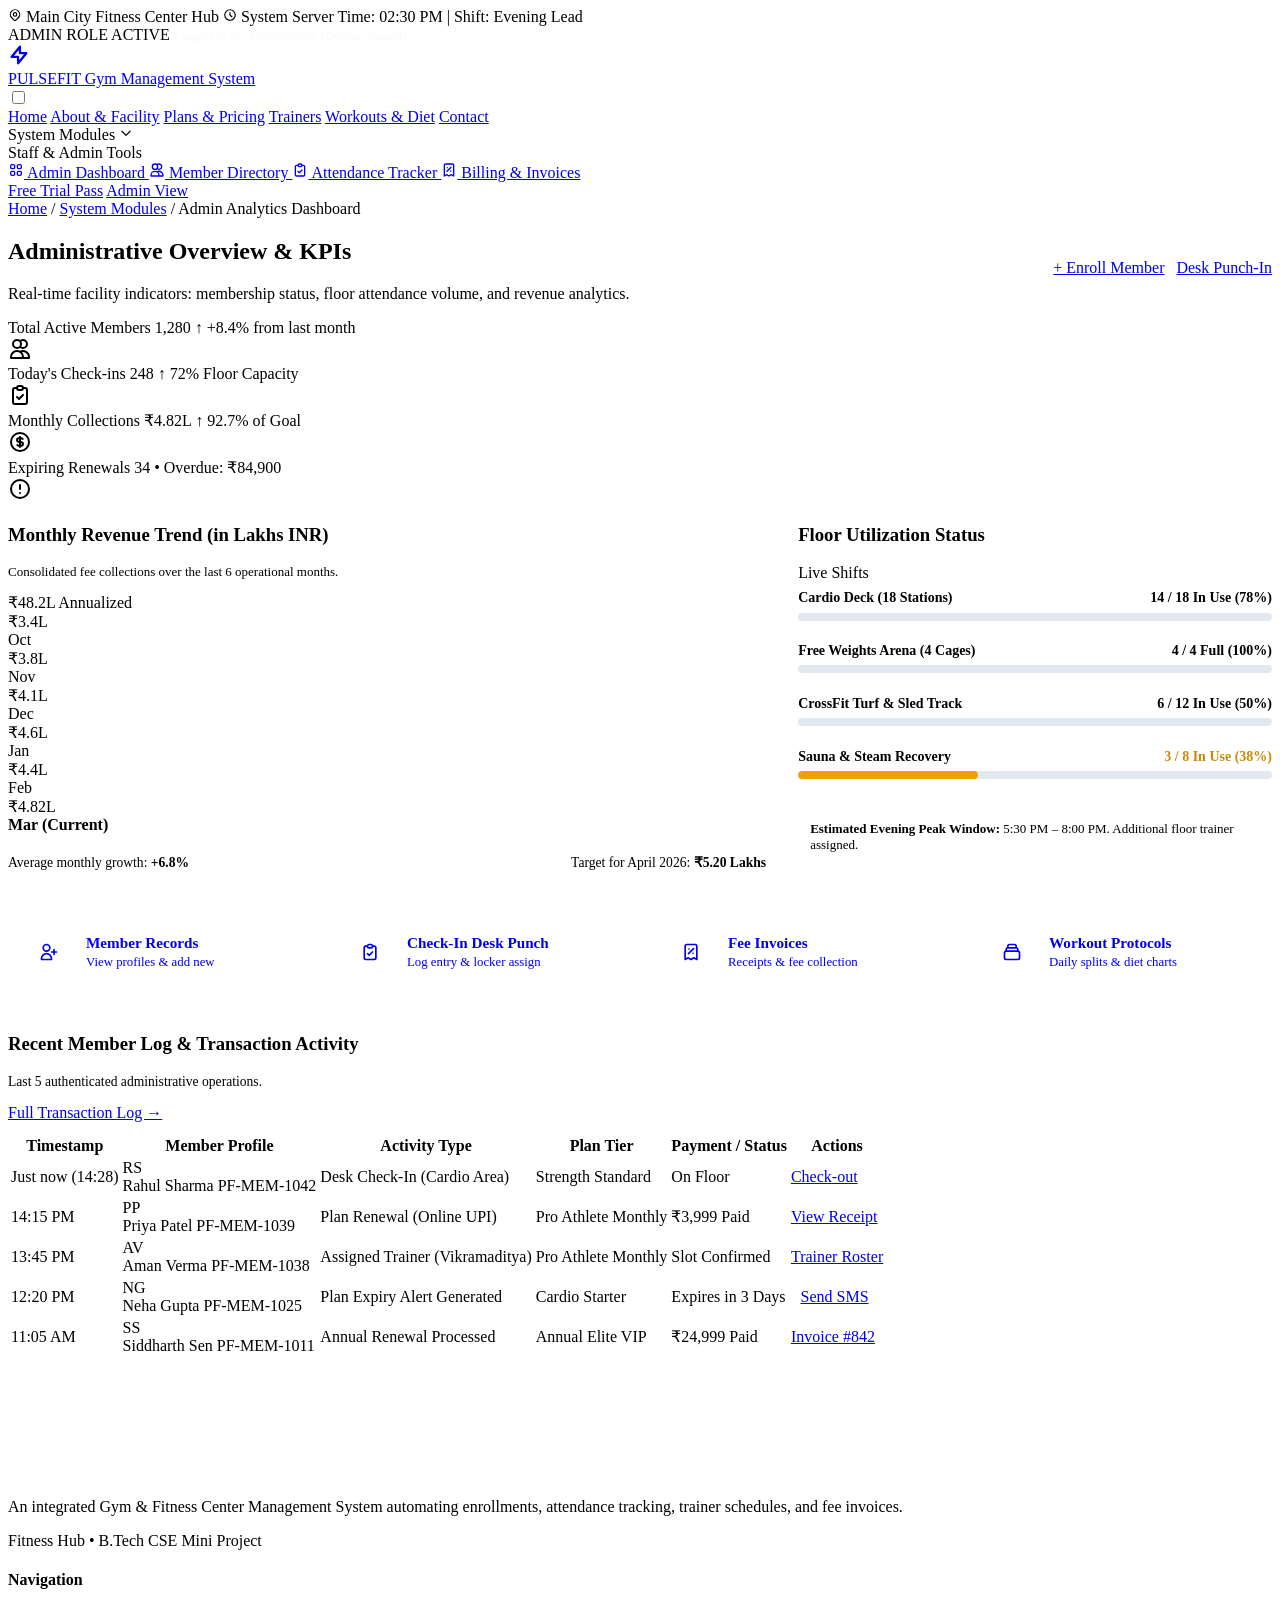
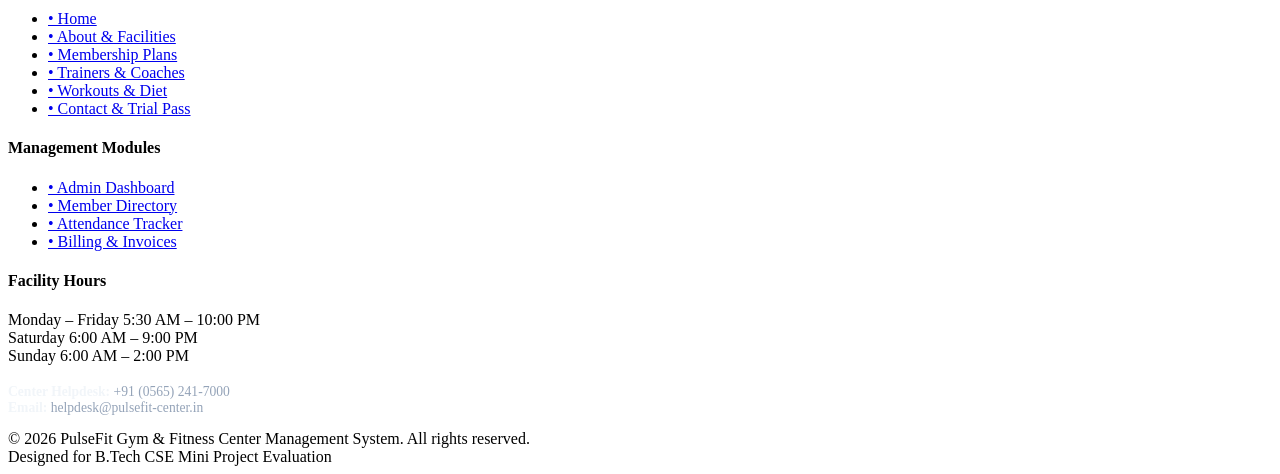
==== admin-dashboard.html @ 92c91197 "Add admin dashboard, attendance and billing pages" ====
<!DOCTYPE html>
<html lang="en">
<head>
  <meta charset="UTF-8">
  <meta name="viewport" content="width=device-width, initial-scale=1.0">
  <title>Admin Operations &amp; Analytics Dashboard | PulseFit Gym</title>
  <meta name="description" content="Centralized administrative dashboard for gym owners: live attendance trends, active membership counts, revenue analytics, and member management.">
  <link rel="stylesheet" href="css/style.css">
  <link rel="stylesheet" href="css/components.css">
</head>
<body>

  <!-- Top Announcement Bar -->
  <div class="header-topbar">
    <div class="container topbar-content">
      <div class="topbar-left">
        <span class="topbar-item">
          <svg width="14" height="14" fill="none" stroke="currentColor" viewBox="0 0 24 24"><path stroke-linecap="round" stroke-linejoin="round" stroke-width="2" d="M17.657 16.657L13.414 20.9a1.998 1.998 0 01-2.827 0l-4.244-4.243a8 8 0 1111.314 0z"/><path stroke-linecap="round" stroke-linejoin="round" stroke-width="2" d="M15 11a3 3 0 11-6 0 3 3 0 016 0z"/></svg>
          Main City Fitness Center Hub
        </span>
        <span class="topbar-item">
          <svg width="14" height="14" fill="none" stroke="currentColor" viewBox="0 0 24 24"><path stroke-linecap="round" stroke-linejoin="round" stroke-width="2" d="M12 8v4l3 3m6-3a9 9 0 11-18 0 9 9 0 0118 0z"/></svg>
          System Server Time: 02:30 PM | Shift: Evening Lead
        </span>
      </div>
      <div class="topbar-right">
        <span class="topbar-badge" style="background-color: var(--success);">ADMIN ROLE ACTIVE</span>
        <span style="color: #f8fafc; font-size: 0.8rem;">Logged in as: Administrator (Deepak Prasad)</span>
      </div>
    </div>
  </div>

  <!-- Main Common Header & Navbar -->
  <header class="site-header">
    <div class="container">
      <div class="navbar">
        <a href="index.html" class="brand-logo">
          <div class="brand-icon">
            <svg width="22" height="22" fill="none" stroke="currentColor" viewBox="0 0 24 24"><path stroke-linecap="round" stroke-linejoin="round" stroke-width="2.5" d="M13 10V3L4 14h7v7l9-11h-7z"/></svg>
          </div>
          <div class="brand-text">
            PULSE<span>FIT</span>
            <span class="brand-sub">Gym Management System</span>
          </div>
        </a>

        <!-- Pure CSS Hamburger Toggle -->
        <input type="checkbox" id="nav-toggle" class="nav-toggle-input">
        <label for="nav-toggle" class="nav-toggle-label" aria-label="Toggle navigation">
          <span class="hamburger-icon"></span>
        </label>

        <!-- Navigation Menu -->
        <nav class="nav-menu">
          <a href="index.html" class="nav-link">Home</a>
          <a href="about.html" class="nav-link">About &amp; Facility</a>
          <a href="memberships.html" class="nav-link">Plans &amp; Pricing</a>
          <a href="trainers.html" class="nav-link">Trainers</a>
          <a href="workouts.html" class="nav-link">Workouts &amp; Diet</a>
          <a href="contact.html" class="nav-link">Contact</a>

          <!-- System Portals Dropdown -->
          <div class="nav-dropdown">
            <span class="nav-link dropdown-toggle active">
              System Modules
              <svg width="14" height="14" fill="none" stroke="currentColor" viewBox="0 0 24 24"><path stroke-linecap="round" stroke-linejoin="round" stroke-width="2" d="M19 9l-7 7-7-7"/></svg>
            </span>
            <div class="dropdown-menu">
              <div class="dropdown-header">Staff &amp; Admin Tools</div>
              <a href="admin-dashboard.html" class="dropdown-item active">
                <svg width="16" height="16" fill="none" stroke="currentColor" viewBox="0 0 24 24"><path stroke-linecap="round" stroke-linejoin="round" stroke-width="2" d="M4 6a2 2 0 012-2h2a2 2 0 012 2v2a2 2 0 01-2 2H6a2 2 0 01-2-2V6zM14 6a2 2 0 012-2h2a2 2 0 012 2v2a2 2 0 01-2 2h-2a2 2 0 01-2-2V6zM4 16a2 2 0 012-2h2a2 2 0 012 2v2a2 2 0 01-2 2H6a2 2 0 01-2-2v-2zM14 16a2 2 0 012-2h2a2 2 0 012 2v2a2 2 0 01-2 2h-2a2 2 0 01-2-2v-2z"/></svg>
                Admin Dashboard
              </a>
              <a href="members-list.html" class="dropdown-item">
                <svg width="16" height="16" fill="none" stroke="currentColor" viewBox="0 0 24 24"><path stroke-linecap="round" stroke-linejoin="round" stroke-width="2" d="M12 4.354a4 4 0 110 5.292M15 21H3v-1a6 6 0 0112 0v1zm0 0h6v-1a6 6 0 00-9-5.197M13 7a4 4 0 11-8 0 4 4 0 018 0z"/></svg>
                Member Directory
              </a>
              <a href="attendance.html" class="dropdown-item">
                <svg width="16" height="16" fill="none" stroke="currentColor" viewBox="0 0 24 24"><path stroke-linecap="round" stroke-linejoin="round" stroke-width="2" d="M9 5H7a2 2 0 00-2 2v12a2 2 0 002 2h10a2 2 0 002-2V7a2 2 0 00-2-2h-2M9 5a2 2 0 002 2h2a2 2 0 002-2M9 5a2 2 0 012-2h2a2 2 0 012 2m-6 9l2 2 4-4"/></svg>
                Attendance Tracker
              </a>
              <a href="billing.html" class="dropdown-item">
                <svg width="16" height="16" fill="none" stroke="currentColor" viewBox="0 0 24 24"><path stroke-linecap="round" stroke-linejoin="round" stroke-width="2" d="M9 14l6-6m-5.5.5h.01m4.99 5h.01M19 21V5a2 2 0 00-2-2H7a2 2 0 00-2 2v16l3.5-2 3.5 2 3.5-2 3.5 2z"/></svg>
                Billing &amp; Invoices
              </a>
            </div>
          </div>
        </nav>

        <div class="header-actions">
          <a href="contact.html" class="btn btn-outline-primary btn-sm">Free Trial Pass</a>
          <a href="admin-dashboard.html" class="btn btn-primary btn-sm">Admin View</a>
        </div>
      </div>
    </div>
  </header>

  <!-- Page Banner -->
  <section class="page-banner">
    <div class="container">
      <div class="banner-content">
        <nav class="breadcrumb">
          <a href="index.html">Home</a>
          <span class="breadcrumb-separator">/</span>
          <a href="admin-dashboard.html">System Modules</a>
          <span class="breadcrumb-separator">/</span>
          <span>Admin Analytics Dashboard</span>
        </nav>
        <div style="display: flex; justify-content: space-between; align-items: center; flex-wrap: wrap; gap: 1rem;">
          <div>
            <h1 class="banner-title">Administrative Overview &amp; KPIs</h1>
            <p class="banner-desc">Real-time facility indicators: membership status, floor attendance volume, and revenue analytics.</p>
          </div>
          <div style="display: flex; gap: 0.75rem;">
            <a href="members-list.html" class="btn btn-primary btn-sm">+ Enroll Member</a>
            <a href="attendance.html" class="btn btn-secondary btn-sm">Desk Punch-In</a>
          </div>
        </div>
      </div>
    </div>
  </section>

  <!-- Main Content -->
  <main class="page-wrapper">
    <div class="container" style="margin-bottom: 5rem;">
      
      <!-- Operational KPI Cards Grid -->
      <div class="stats-grid">
        
        <!-- KPI 1 -->
        <div class="stat-card">
          <div class="stat-info">
            <span class="stat-label">Total Active Members</span>
            <span class="stat-value">1,280</span>
            <span class="stat-trend positive">&uarr; +8.4% from last month</span>
          </div>
          <div class="stat-icon-wrapper">
            <svg width="24" height="24" fill="none" stroke="currentColor" viewBox="0 0 24 24"><path stroke-linecap="round" stroke-linejoin="round" stroke-width="2" d="M12 4.354a4 4 0 110 5.292M15 21H3v-1a6 6 0 0112 0v1zm0 0h6v-1a6 6 0 00-9-5.197M13 7a4 4 0 11-8 0 4 4 0 018 0z"/></svg>
          </div>
        </div>

        <!-- KPI 2 -->
        <div class="stat-card accent-blue">
          <div class="stat-info">
            <span class="stat-label">Today's Check-ins</span>
            <span class="stat-value">248</span>
            <span class="stat-trend positive">&uarr; 72% Floor Capacity</span>
          </div>
          <div class="stat-icon-wrapper">
            <svg width="24" height="24" fill="none" stroke="currentColor" viewBox="0 0 24 24"><path stroke-linecap="round" stroke-linejoin="round" stroke-width="2" d="M9 5H7a2 2 0 00-2 2v12a2 2 0 002 2h10a2 2 0 002-2V7a2 2 0 00-2-2h-2M9 5a2 2 0 002 2h2a2 2 0 002-2M9 5a2 2 0 012-2h2a2 2 0 012 2m-6 9l2 2 4-4"/></svg>
          </div>
        </div>

        <!-- KPI 3 -->
        <div class="stat-card accent-green">
          <div class="stat-info">
            <span class="stat-label">Monthly Collections</span>
            <span class="stat-value">&#8377;4.82L</span>
            <span class="stat-trend positive">&uarr; 92.7% of Goal</span>
          </div>
          <div class="stat-icon-wrapper">
            <svg width="24" height="24" fill="none" stroke="currentColor" viewBox="0 0 24 24"><path stroke-linecap="round" stroke-linejoin="round" stroke-width="2" d="M12 8c-1.657 0-3 .895-3 2s1.343 2 3 2 3 .895 3 2-1.343 2-3 2m0-8c1.11 0 2.08.402 2.599 1M12 8V7m0 1v8m0 0v1m0-1c-1.11 0-2.08-.402-2.599-1M21 12a9 9 0 11-18 0 9 9 0 0118 0z"/></svg>
          </div>
        </div>

        <!-- KPI 4 -->
        <div class="stat-card accent-amber">
          <div class="stat-info">
            <span class="stat-label">Expiring Renewals</span>
            <span class="stat-value">34</span>
            <span class="stat-trend warning">&bull; Overdue: &#8377;84,900</span>
          </div>
          <div class="stat-icon-wrapper">
            <svg width="24" height="24" fill="none" stroke="currentColor" viewBox="0 0 24 24"><path stroke-linecap="round" stroke-linejoin="round" stroke-width="2" d="M12 8v4m0 4h.01M21 12a9 9 0 11-18 0 9 9 0 0118 0z"/></svg>
          </div>
        </div>

      </div>

      <!-- Analytics Row: Pure CSS Revenue Bar Chart & Floor Occupancy -->
      <div style="display: grid; grid-template-columns: 1.6fr 1fr; gap: 2rem; margin-bottom: 2.5rem;">
        
        <!-- Pure CSS Bar Chart (Zero JS) -->
        <div class="chart-container">
          <div class="card-header">
            <div>
              <h3 class="card-title">Monthly Revenue Trend (in Lakhs INR)</h3>
              <p style="font-size: 0.8125rem; color: var(--text-muted);">Consolidated fee collections over the last 6 operational months.</p>
            </div>
            <span class="badge badge-success">&#8377;48.2L Annualized</span>
          </div>

          <div class="css-bar-chart">
            <div class="chart-column">
              <div class="chart-bar" style="height: 58%;">
                <span class="bar-tooltip">&#8377;3.4L</span>
              </div>
              <span class="chart-label">Oct</span>
            </div>

            <div class="chart-column">
              <div class="chart-bar" style="height: 66%;">
                <span class="bar-tooltip">&#8377;3.8L</span>
              </div>
              <span class="chart-label">Nov</span>
            </div>

            <div class="chart-column">
              <div class="chart-bar" style="height: 74%;">
                <span class="bar-tooltip">&#8377;4.1L</span>
              </div>
              <span class="chart-label">Dec</span>
            </div>

            <div class="chart-column">
              <div class="chart-bar chart-bar-alt" style="height: 85%;">
                <span class="bar-tooltip">&#8377;4.6L</span>
              </div>
              <span class="chart-label">Jan</span>
            </div>

            <div class="chart-column">
              <div class="chart-bar" style="height: 80%;">
                <span class="bar-tooltip">&#8377;4.4L</span>
              </div>
              <span class="chart-label">Feb</span>
            </div>

            <div class="chart-column">
              <div class="chart-bar" style="height: 92%;">
                <span class="bar-tooltip">&#8377;4.82L</span>
              </div>
              <span class="chart-label" style="color: var(--primary); font-weight: 700;">Mar (Current)</span>
            </div>
          </div>

          <div style="display: flex; justify-content: space-between; align-items: center; margin-top: 1.25rem; font-size: 0.85rem; color: var(--text-muted);">
            <span>Average monthly growth: <strong>+6.8%</strong></span>
            <span>Target for April 2026: <strong>&#8377;5.20 Lakhs</strong></span>
          </div>
        </div>

        <!-- Shift & Floor Capacity Breakdown -->
        <div class="card">
          <div class="card-header">
            <h3 class="card-title">Floor Utilization Status</h3>
            <span class="badge badge-primary">Live Shifts</span>
          </div>

          <div style="display: flex; flex-direction: column; gap: 1.4rem; padding-top: 0.5rem;">
            
            <div>
              <div style="display: flex; justify-content: space-between; font-size: 0.875rem; margin-bottom: 0.4rem;">
                <strong style="color: var(--secondary);">Cardio Deck (18 Stations)</strong>
                <span style="color: var(--primary); font-weight: 700;">14 / 18 In Use (78%)</span>
              </div>
              <div style="height: 8px; background: #e2e8f0; border-radius: 4px; overflow: hidden;">
                <div style="width: 78%; height: 100%; background: var(--primary); border-radius: 4px;"></div>
              </div>
            </div>

            <div>
              <div style="display: flex; justify-content: space-between; font-size: 0.875rem; margin-bottom: 0.4rem;">
                <strong style="color: var(--secondary);">Free Weights Arena (4 Cages)</strong>
                <span style="color: var(--accent); font-weight: 700;">4 / 4 Full (100%)</span>
              </div>
              <div style="height: 8px; background: #e2e8f0; border-radius: 4px; overflow: hidden;">
                <div style="width: 100%; height: 100%; background: var(--accent); border-radius: 4px;"></div>
              </div>
            </div>

            <div>
              <div style="display: flex; justify-content: space-between; font-size: 0.875rem; margin-bottom: 0.4rem;">
                <strong style="color: var(--secondary);">CrossFit Turf &amp; Sled Track</strong>
                <span style="color: var(--success); font-weight: 700;">6 / 12 In Use (50%)</span>
              </div>
              <div style="height: 8px; background: #e2e8f0; border-radius: 4px; overflow: hidden;">
                <div style="width: 50%; height: 100%; background: var(--success); border-radius: 4px;"></div>
              </div>
            </div>

            <div>
              <div style="display: flex; justify-content: space-between; font-size: 0.875rem; margin-bottom: 0.4rem;">
                <strong style="color: var(--secondary);">Sauna &amp; Steam Recovery</strong>
                <span style="color: #ca8a04; font-weight: 700;">3 / 8 In Use (38%)</span>
              </div>
              <div style="height: 8px; background: #e2e8f0; border-radius: 4px; overflow: hidden;">
                <div style="width: 38%; height: 100%; background: #f59e0b; border-radius: 4px;"></div>
              </div>
            </div>

            <div style="background-color: var(--bg-body); border-radius: var(--radius-sm); padding: 0.75rem; margin-top: 0.5rem; font-size: 0.8125rem; color: var(--text-muted);">
              <strong>Estimated Evening Peak Window:</strong> 5:30 PM &ndash; 8:00 PM. Additional floor trainer assigned.
            </div>

          </div>
        </div>

      </div>

      <!-- Quick Action Navigation Shortcuts -->
      <div style="margin-bottom: 2.5rem;">
        <div style="display: grid; grid-template-columns: repeat(auto-fit, minmax(240px, 1fr)); gap: 1.25rem;">
          
          <a href="members-list.html" class="card" style="padding: 1.25rem; display: flex; align-items: center; gap: 1rem; text-decoration: none;">
            <div style="width: 42px; height: 42px; border-radius: var(--radius-sm); background: var(--primary-light); color: var(--primary); display: flex; align-items: center; justify-content: center; flex-shrink: 0;">
              <svg width="20" height="20" fill="none" stroke="currentColor" viewBox="0 0 24 24"><path stroke-linecap="round" stroke-linejoin="round" stroke-width="2" d="M18 9v3m0 0v3m0-3h3m-3 0h-3m-2-5a4 4 0 11-8 0 4 4 0 018 0zM3 20a6 6 0 0112 0v1H3v-1z"/></svg>
            </div>
            <div>
              <strong style="color: var(--secondary); font-size: 0.95rem; display: block;">Member Records</strong>
              <span style="font-size: 0.8rem; color: var(--text-muted);">View profiles &amp; add new</span>
            </div>
          </a>

          <a href="attendance.html" class="card" style="padding: 1.25rem; display: flex; align-items: center; gap: 1rem; text-decoration: none;">
            <div style="width: 42px; height: 42px; border-radius: var(--radius-sm); background: var(--accent-light); color: var(--accent); display: flex; align-items: center; justify-content: center; flex-shrink: 0;">
              <svg width="20" height="20" fill="none" stroke="currentColor" viewBox="0 0 24 24"><path stroke-linecap="round" stroke-linejoin="round" stroke-width="2" d="M9 5H7a2 2 0 00-2 2v12a2 2 0 002 2h10a2 2 0 002-2V7a2 2 0 00-2-2h-2M9 5a2 2 0 002 2h2a2 2 0 002-2M9 5a2 2 0 012-2h2a2 2 0 012 2m-6 9l2 2 4-4"/></svg>
            </div>
            <div>
              <strong style="color: var(--secondary); font-size: 0.95rem; display: block;">Check-In Desk Punch</strong>
              <span style="font-size: 0.8rem; color: var(--text-muted);">Log entry &amp; locker assign</span>
            </div>
          </a>

          <a href="billing.html" class="card" style="padding: 1.25rem; display: flex; align-items: center; gap: 1rem; text-decoration: none;">
            <div style="width: 42px; height: 42px; border-radius: var(--radius-sm); background: var(--success-light); color: var(--success); display: flex; align-items: center; justify-content: center; flex-shrink: 0;">
              <svg width="20" height="20" fill="none" stroke="currentColor" viewBox="0 0 24 24"><path stroke-linecap="round" stroke-linejoin="round" stroke-width="2" d="M9 14l6-6m-5.5.5h.01m4.99 5h.01M19 21V5a2 2 0 00-2-2H7a2 2 0 00-2 2v16l3.5-2 3.5 2 3.5-2 3.5 2z"/></svg>
            </div>
            <div>
              <strong style="color: var(--secondary); font-size: 0.95rem; display: block;">Fee Invoices</strong>
              <span style="font-size: 0.8rem; color: var(--text-muted);">Receipts &amp; fee collection</span>
            </div>
          </a>

          <a href="workouts.html" class="card" style="padding: 1.25rem; display: flex; align-items: center; gap: 1rem; text-decoration: none;">
            <div style="width: 42px; height: 42px; border-radius: var(--radius-sm); background: var(--warning-light); color: var(--warning); display: flex; align-items: center; justify-content: center; flex-shrink: 0;">
              <svg width="20" height="20" fill="none" stroke="currentColor" viewBox="0 0 24 24"><path stroke-linecap="round" stroke-linejoin="round" stroke-width="2" d="M19 11H5m14 0a2 2 0 012 2v6a2 2 0 01-2 2H5a2 2 0 01-2-2v-6a2 2 0 012-2m14 0V9a2 2 0 00-2-2M5 11V9a2 2 0 012-2m0 0V5a2 2 0 012-2h6a2 2 0 012 2v2M7 7h10"/></svg>
            </div>
            <div>
              <strong style="color: var(--secondary); font-size: 0.95rem; display: block;">Workout Protocols</strong>
              <span style="font-size: 0.8rem; color: var(--text-muted);">Daily splits &amp; diet charts</span>
            </div>
          </a>

        </div>
      </div>

      <!-- Recent System Events / Audit Log Table -->
      <div>
        <div class="card-header" style="border-bottom: none; margin-bottom: 0.75rem;">
          <div>
            <h3 class="card-title">Recent Member Log &amp; Transaction Activity</h3>
            <p style="font-size: 0.85rem; color: var(--text-muted);">Last 5 authenticated administrative operations.</p>
          </div>
          <a href="billing.html" class="btn btn-outline btn-sm">Full Transaction Log &rarr;</a>
        </div>

        <div class="table-responsive">
          <table class="data-table">
            <thead>
              <tr>
                <th>Timestamp</th>
                <th>Member Profile</th>
                <th>Activity Type</th>
                <th>Plan Tier</th>
                <th>Payment / Status</th>
                <th>Actions</th>
              </tr>
            </thead>
            <tbody>
              <tr>
                <td>Just now (14:28)</td>
                <td>
                  <div class="member-cell">
                    <div class="avatar avatar-orange">RS</div>
                    <div>
                      <span class="member-name">Rahul Sharma</span>
                      <span class="member-email">PF-MEM-1042</span>
                    </div>
                  </div>
                </td>
                <td>Desk Check-In (Cardio Area)</td>
                <td>Strength Standard</td>
                <td><span class="badge badge-success">On Floor</span></td>
                <td><a href="attendance.html" class="btn btn-sm btn-outline">Check-out</a></td>
              </tr>
              <tr>
                <td>14:15 PM</td>
                <td>
                  <div class="member-cell">
                    <div class="avatar avatar-blue">PP</div>
                    <div>
                      <span class="member-name">Priya Patel</span>
                      <span class="member-email">PF-MEM-1039</span>
                    </div>
                  </div>
                </td>
                <td>Plan Renewal (Online UPI)</td>
                <td>Pro Athlete Monthly</td>
                <td><span class="badge badge-success">&#8377;3,999 Paid</span></td>
                <td><a href="billing.html" class="btn btn-sm btn-outline">View Receipt</a></td>
              </tr>
              <tr>
                <td>13:45 PM</td>
                <td>
                  <div class="member-cell">
                    <div class="avatar avatar-emerald">AV</div>
                    <div>
                      <span class="member-name">Aman Verma</span>
                      <span class="member-email">PF-MEM-1038</span>
                    </div>
                  </div>
                </td>
                <td>Assigned Trainer (Vikramaditya)</td>
                <td>Pro Athlete Monthly</td>
                <td><span class="badge badge-accent">Slot Confirmed</span></td>
                <td><a href="trainers.html" class="btn btn-sm btn-outline">Trainer Roster</a></td>
              </tr>
              <tr>
                <td>12:20 PM</td>
                <td>
                  <div class="member-cell">
                    <div class="avatar avatar-purple">NG</div>
                    <div>
                      <span class="member-name">Neha Gupta</span>
                      <span class="member-email">PF-MEM-1025</span>
                    </div>
                  </div>
                </td>
                <td>Plan Expiry Alert Generated</td>
                <td>Cardio Starter</td>
                <td><span class="badge badge-warning">Expires in 3 Days</span></td>
                <td><a href="billing.html" class="btn btn-sm btn-primary" style="padding: 0.3rem 0.6rem;">Send SMS</a></td>
              </tr>
              <tr>
                <td>11:05 AM</td>
                <td>
                  <div class="member-cell">
                    <div class="avatar avatar-orange">SS</div>
                    <div>
                      <span class="member-name">Siddharth Sen</span>
                      <span class="member-email">PF-MEM-1011</span>
                    </div>
                  </div>
                </td>
                <td>Annual Renewal Processed</td>
                <td>Annual Elite VIP</td>
                <td><span class="badge badge-success">&#8377;24,999 Paid</span></td>
                <td><a href="billing.html" class="btn btn-sm btn-outline">Invoice #842</a></td>
              </tr>
            </tbody>
          </table>
        </div>
      </div>

    </div>
  </main>

  <!-- Common Footer -->
  <footer class="site-footer">
    <div class="container footer-main">
      <div class="footer-grid">
        <div class="footer-brand">
          <div class="brand-logo" style="color: white;">
            <div class="brand-icon">
              <svg width="22" height="22" fill="none" stroke="currentColor" viewBox="0 0 24 24"><path stroke-linecap="round" stroke-linejoin="round" stroke-width="2.5" d="M13 10V3L4 14h7v7l9-11h-7z"/></svg>
            </div>
            <div class="brand-text" style="color: white;">PULSE<span style="color: var(--primary);">FIT</span></div>
          </div>
          <p>An integrated Gym &amp; Fitness Center Management System automating enrollments, attendance tracking, trainer schedules, and fee invoices.</p>
          <div class="academic-badge">Fitness Hub &bull; B.Tech CSE Mini Project</div>
        </div>

        <div>
          <h4 class="footer-title">Navigation</h4>
          <ul class="footer-links">
            <li><a href="index.html">&bull; Home</a></li>
            <li><a href="about.html">&bull; About &amp; Facilities</a></li>
            <li><a href="memberships.html">&bull; Membership Plans</a></li>
            <li><a href="trainers.html">&bull; Trainers &amp; Coaches</a></li>
            <li><a href="workouts.html">&bull; Workouts &amp; Diet</a></li>
            <li><a href="contact.html">&bull; Contact &amp; Trial Pass</a></li>
          </ul>
        </div>

        <div>
          <h4 class="footer-title">Management Modules</h4>
          <ul class="footer-links">
            <li><a href="admin-dashboard.html">&bull; Admin Dashboard</a></li>
            <li><a href="members-list.html">&bull; Member Directory</a></li>
            <li><a href="attendance.html">&bull; Attendance Tracker</a></li>
            <li><a href="billing.html">&bull; Billing &amp; Invoices</a></li>
          </ul>
        </div>

        <div>
          <h4 class="footer-title">Facility Hours</h4>
          <div class="footer-hours-list">
            <div class="footer-hours-item">
              <span>Monday &ndash; Friday</span>
              <span>5:30 AM &ndash; 10:00 PM</span>
            </div>
            <div class="footer-hours-item">
              <span>Saturday</span>
              <span>6:00 AM &ndash; 9:00 PM</span>
            </div>
            <div class="footer-hours-item">
              <span>Sunday</span>
              <span>6:00 AM &ndash; 2:00 PM</span>
            </div>
          </div>
          <p style="margin-top: 1.2rem; font-size: 0.85rem; color: #94a3b8;">
            <strong style="color: #f1f5f9;">Center Helpdesk:</strong> +91 (0565) 241-7000<br>
            <strong style="color: #f1f5f9;">Email:</strong> helpdesk@pulsefit-center.in
          </p>
        </div>
      </div>
    </div>

    <div class="footer-bottom">
      <div class="container footer-bottom-content">
        <div>&copy; 2026 PulseFit Gym &amp; Fitness Center Management System. All rights reserved.</div>
        <div>Designed for B.Tech CSE Mini Project Evaluation</div>
      </div>
    </div>
  </footer>

</body>
</html>
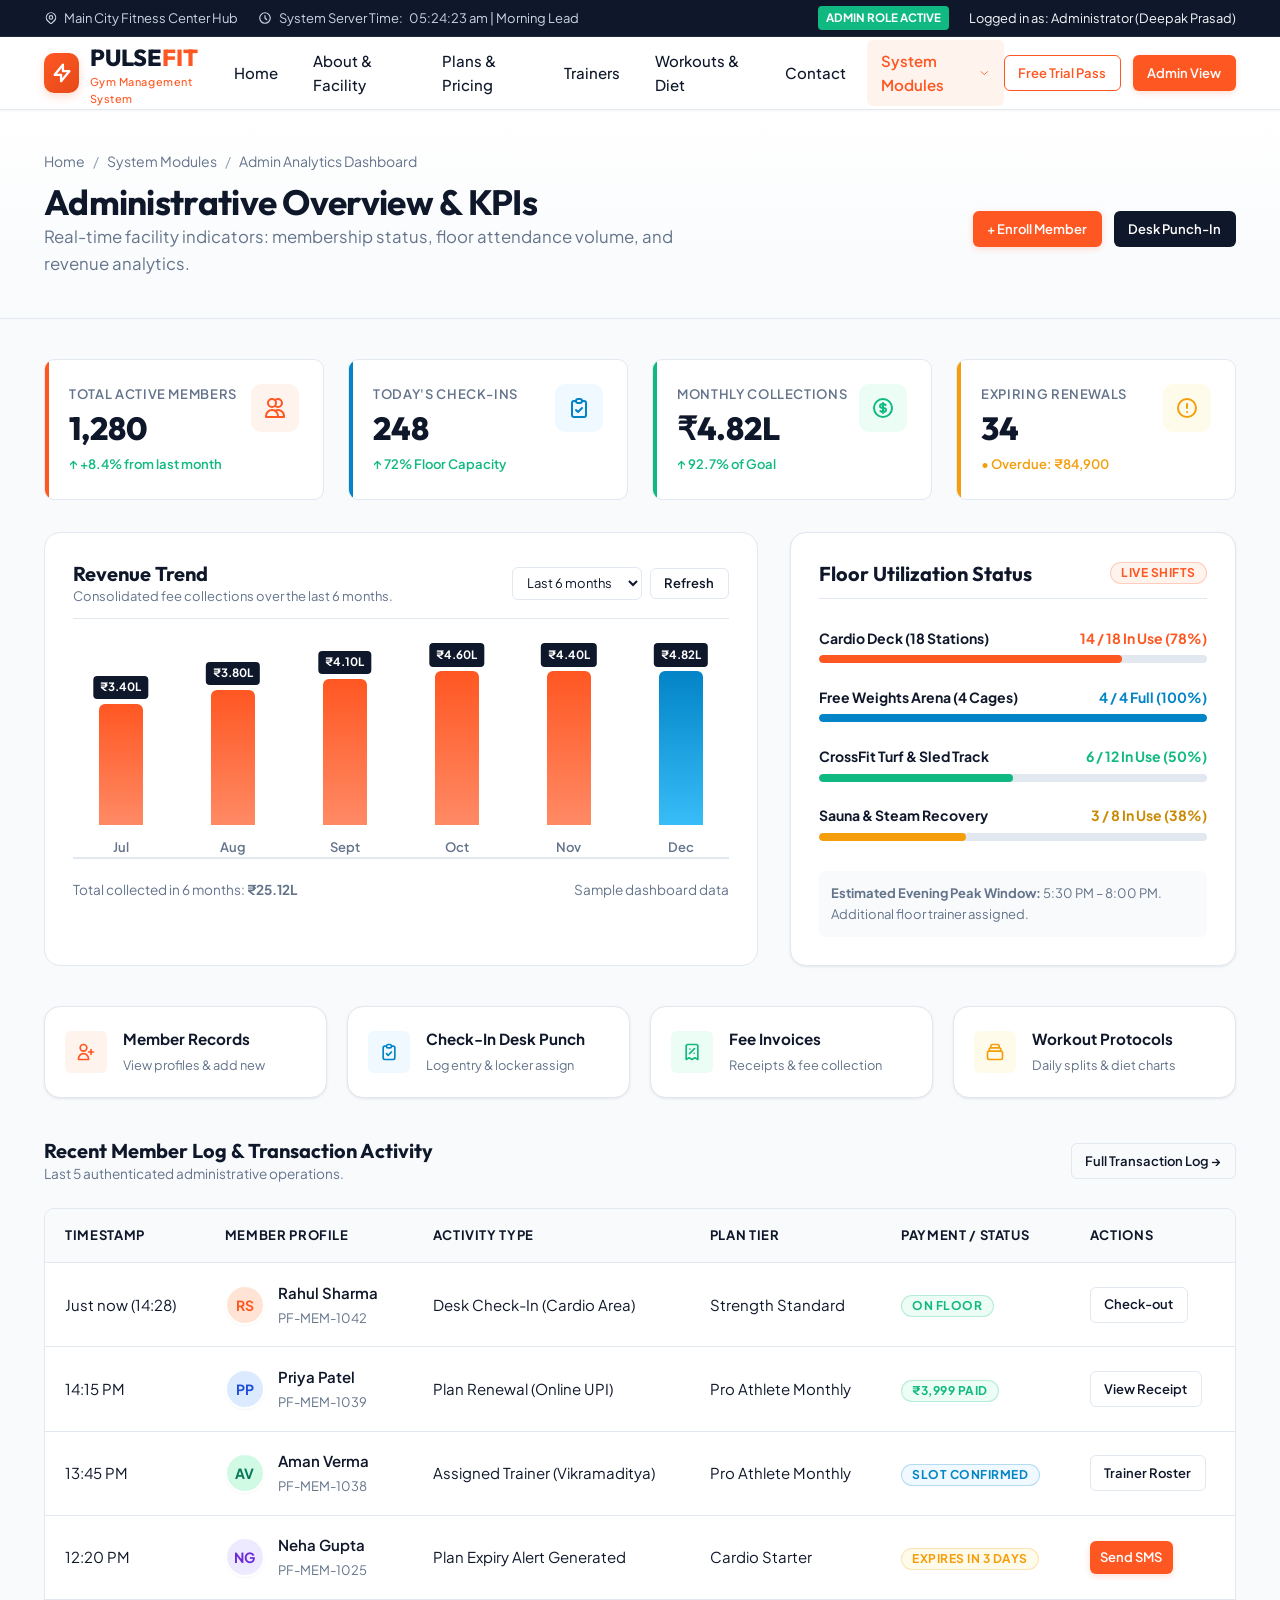
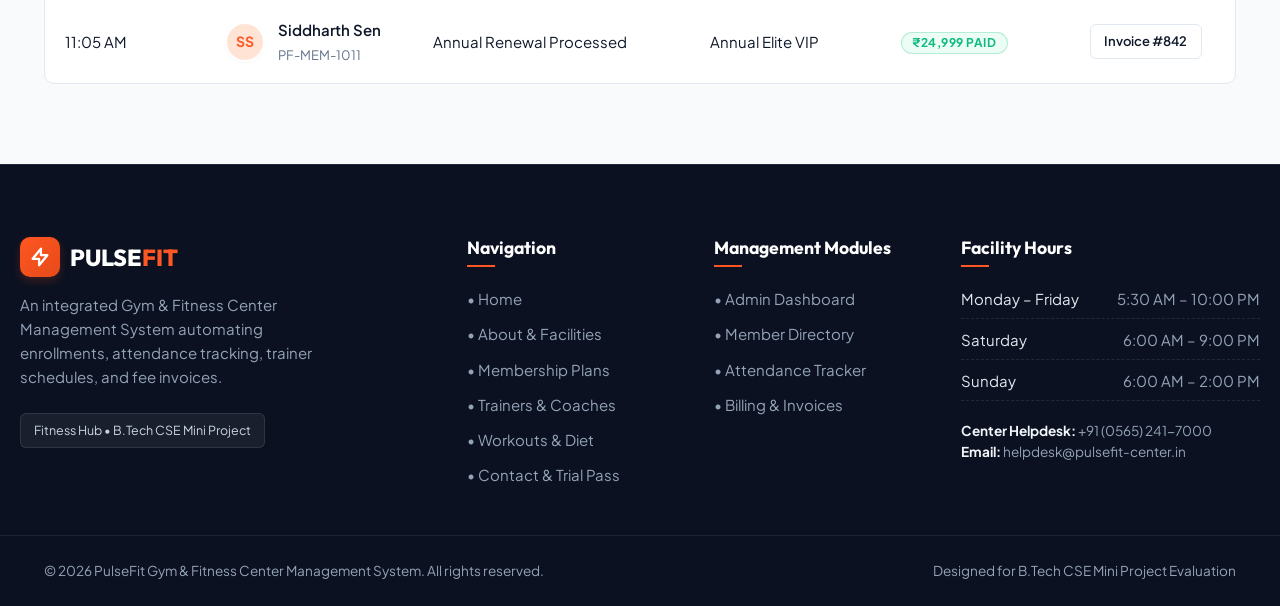
==== commit f21a08b3: "made a dynamic dashboard" ====
--- a/admin-dashboard.html
+++ b/admin-dashboard.html
@@ -7,6 +7,7 @@
   <meta name="description" content="Centralized administrative dashboard for gym owners: live attendance trends, active membership counts, revenue analytics, and member management.">
   <link rel="stylesheet" href="css/style.css">
   <link rel="stylesheet" href="css/components.css">
+  <script src="js/admin-dashboard.js" defer></script>
 </head>
 <body>
 
@@ -20,7 +21,7 @@
         </span>
         <span class="topbar-item">
           <svg width="14" height="14" fill="none" stroke="currentColor" viewBox="0 0 24 24"><path stroke-linecap="round" stroke-linejoin="round" stroke-width="2" d="M12 8v4l3 3m6-3a9 9 0 11-18 0 9 9 0 0118 0z"/></svg>
-          System Server Time: 02:30 PM | Shift: Evening Lead
+          System Server Time: <time id="system-clock">--</time>
         </span>
       </div>
       <div class="topbar-right">
@@ -131,7 +132,7 @@
         <div class="stat-card">
           <div class="stat-info">
             <span class="stat-label">Total Active Members</span>
-            <span class="stat-value">1,280</span>
+            <span class="stat-value" id="active-members-value">1,280</span>
             <span class="stat-trend positive">&uarr; +8.4% from last month</span>
           </div>
           <div class="stat-icon-wrapper">
@@ -143,8 +144,8 @@
         <div class="stat-card accent-blue">
           <div class="stat-info">
             <span class="stat-label">Today's Check-ins</span>
-            <span class="stat-value">248</span>
-            <span class="stat-trend positive">&uarr; 72% Floor Capacity</span>
+            <span class="stat-value" id="check-ins-value">248</span>
+            <span class="stat-trend positive" id="capacity-value">&uarr; 72% Floor Capacity</span>
           </div>
           <div class="stat-icon-wrapper">
             <svg width="24" height="24" fill="none" stroke="currentColor" viewBox="0 0 24 24"><path stroke-linecap="round" stroke-linejoin="round" stroke-width="2" d="M9 5H7a2 2 0 00-2 2v12a2 2 0 002 2h10a2 2 0 002-2V7a2 2 0 00-2-2h-2M9 5a2 2 0 002 2h2a2 2 0 002-2M9 5a2 2 0 012-2h2a2 2 0 012 2m-6 9l2 2 4-4"/></svg>
@@ -155,7 +156,7 @@
         <div class="stat-card accent-green">
           <div class="stat-info">
             <span class="stat-label">Monthly Collections</span>
-            <span class="stat-value">&#8377;4.82L</span>
+            <span class="stat-value" id="collections-value">&#8377;4.82L</span>
             <span class="stat-trend positive">&uarr; 92.7% of Goal</span>
           </div>
           <div class="stat-icon-wrapper">
@@ -167,7 +168,7 @@
         <div class="stat-card accent-amber">
           <div class="stat-info">
             <span class="stat-label">Expiring Renewals</span>
-            <span class="stat-value">34</span>
+            <span class="stat-value" id="renewals-value">34</span>
             <span class="stat-trend warning">&bull; Overdue: &#8377;84,900</span>
           </div>
           <div class="stat-icon-wrapper">
@@ -177,20 +178,28 @@
 
       </div>
 
-      <!-- Analytics Row: Pure CSS Revenue Bar Chart & Floor Occupancy -->
-      <div style="display: grid; grid-template-columns: 1.6fr 1fr; gap: 2rem; margin-bottom: 2.5rem;">
+      <!-- Analytics Row: Revenue Chart & Floor Occupancy -->
+      <div class="dashboard-analytics-grid">
         
-        <!-- Pure CSS Bar Chart (Zero JS) -->
+        <!-- Revenue Chart -->
         <div class="chart-container">
           <div class="card-header">
             <div>
-              <h3 class="card-title">Monthly Revenue Trend (in Lakhs INR)</h3>
-              <p style="font-size: 0.8125rem; color: var(--text-muted);">Consolidated fee collections over the last 6 operational months.</p>
-            </div>
-            <span class="badge badge-success">&#8377;48.2L Annualized</span>
-          </div>
-
-          <div class="css-bar-chart">
+              <h3 class="card-title">Revenue Trend</h3>
+              <p id="revenue-description" style="font-size: 0.8125rem; color: var(--text-muted);">Consolidated fee collections over the last 6 months.</p>
+            </div>
+            <div class="dashboard-chart-actions">
+              <label class="sr-only" for="revenue-range">Revenue chart time range</label>
+              <select class="form-select dashboard-range-select" id="revenue-range">
+                <option value="months">Last 6 months</option>
+                <option value="days30">Last 30 days</option>
+                <option value="days7">Last 7 days</option>
+              </select>
+              <button class="btn btn-outline btn-sm" id="refresh-dashboard" type="button">Refresh</button>
+            </div>
+          </div>
+
+          <div class="css-bar-chart" id="revenue-chart" aria-label="Revenue chart">
             <div class="chart-column">
               <div class="chart-bar" style="height: 58%;">
                 <span class="bar-tooltip">&#8377;3.4L</span>
@@ -235,8 +244,8 @@
           </div>
 
           <div style="display: flex; justify-content: space-between; align-items: center; margin-top: 1.25rem; font-size: 0.85rem; color: var(--text-muted);">
-            <span>Average monthly growth: <strong>+6.8%</strong></span>
-            <span>Target for April 2026: <strong>&#8377;5.20 Lakhs</strong></span>
+            <span id="revenue-period-summary">Average monthly growth: <strong>+6.8%</strong></span>
+            <span id="dashboard-updated" role="status">Sample dashboard data</span>
           </div>
         </div>
 
--- a/css/style.css
+++ b/css/style.css
@@ -0,0 +1,746 @@
+/* ==========================================================================
+   GYM & FITNESS CENTER MANAGEMENT SYSTEM - CORE STYLESHEET
+   Pure CSS3 - Light Athletic Modern Theme (Zero JS Required)
+   ========================================================================== */
+
+@import url('https://fonts.googleapis.com/css2?family=Outfit:wght@400;500;600;700;800&family=Plus+Jakarta+Sans:wght@300;400;500;600;700&display=swap');
+
+/* --- Root Design System Tokens --- */
+:root {
+  /* Brand Colors */
+  --primary: #ff5722;
+  --primary-hover: #e64a19;
+  --primary-light: #fff3ee;
+  --primary-glow: rgba(255, 87, 34, 0.2);
+
+  --secondary: #0f172a;
+  --secondary-light: #1e293b;
+  --accent: #0284c7;
+  --accent-light: #f0f9ff;
+  
+  /* Semantic Status Colors */
+  --success: #10b981;
+  --success-light: #ecfdf5;
+  --warning: #f59e0b;
+  --warning-light: #fffbeb;
+  --danger: #ef4444;
+  --danger-light: #fef2f2;
+
+  /* Surfaces & Backgrounds */
+  --bg-body: #f8fafc;
+  --bg-card: #ffffff;
+  --bg-card-alt: #f1f5f9;
+  --bg-glass: rgba(255, 255, 255, 0.95);
+
+  /* Typography Colors */
+  --text-main: #0f172a;
+  --text-muted: #64748b;
+  --text-subtle: #94a3b8;
+  --text-inverse: #ffffff;
+
+  /* Borders & Dividers */
+  --border-color: #e2e8f0;
+  --border-focus: #cbd5e1;
+
+  /* Shadows */
+  --shadow-xs: 0 1px 2px 0 rgba(15, 23, 42, 0.04);
+  --shadow-sm: 0 1px 3px 0 rgba(15, 23, 42, 0.08), 0 1px 2px -1px rgba(15, 23, 42, 0.04);
+  --shadow-md: 0 4px 6px -1px rgba(15, 23, 42, 0.07), 0 2px 4px -2px rgba(15, 23, 42, 0.05);
+  --shadow-lg: 0 10px 15px -3px rgba(15, 23, 42, 0.07), 0 4px 6px -4px rgba(15, 23, 42, 0.05);
+  --shadow-xl: 0 20px 25px -5px rgba(15, 23, 42, 0.07), 0 8px 10px -6px rgba(15, 23, 42, 0.04);
+
+  /* Spacing & Radii */
+  --radius-sm: 6px;
+  --radius-md: 10px;
+  --radius-lg: 16px;
+  --radius-full: 9999px;
+
+  /* Font Families */
+  --font-heading: 'Outfit', -apple-system, BlinkMacSystemFont, sans-serif;
+  --font-body: 'Plus Jakarta Sans', -apple-system, BlinkMacSystemFont, sans-serif;
+
+  /* Transitions */
+  --transition-fast: 0.15s ease;
+  --transition-normal: 0.25s ease;
+}
+
+/* --- Base Reset & Box Sizing --- */
+*, *::before, *::after {
+  box-sizing: border-box;
+  margin: 0;
+  padding: 0;
+}
+
+html {
+  scroll-behavior: smooth;
+  font-size: 16px;
+  -webkit-text-size-adjust: 100%;
+}
+
+body {
+  font-family: var(--font-body);
+  background-color: var(--bg-body);
+  color: var(--text-main);
+  line-height: 1.6;
+  min-height: 100vh;
+  display: flex;
+  flex-direction: column;
+  overflow-x: hidden;
+}
+
+img {
+  max-width: 100%;
+  height: auto;
+  display: block;
+}
+
+a {
+  color: inherit;
+  text-decoration: none;
+  transition: color var(--transition-fast);
+}
+
+ul, ol {
+  list-style: none;
+}
+
+button, input, select, textarea {
+  font-family: inherit;
+  font-size: inherit;
+}
+
+/* --- Container & Layout --- */
+.container {
+  width: 100%;
+  max-width: 1240px;
+  margin-left: auto;
+  margin-right: auto;
+  padding-left: 1.5rem;
+  padding-right: 1.5rem;
+}
+
+.container-fluid {
+  width: 100%;
+  padding-left: 1.5rem;
+  padding-right: 1.5rem;
+}
+
+.page-wrapper {
+  flex: 1 0 auto;
+}
+
+/* --- Typography --- */
+h1, h2, h3, h4, h5, h6 {
+  font-family: var(--font-heading);
+  color: var(--secondary);
+  font-weight: 700;
+  line-height: 1.25;
+}
+
+h1 { font-size: 2.5rem; letter-spacing: -0.02em; }
+h2 { font-size: 2rem; letter-spacing: -0.015em; }
+h3 { font-size: 1.5rem; }
+h4 { font-size: 1.25rem; }
+
+p {
+  color: var(--text-muted);
+}
+
+.text-primary { color: var(--primary) !important; }
+.text-secondary { color: var(--secondary) !important; }
+.text-muted { color: var(--text-muted) !important; }
+.text-success { color: var(--success) !important; }
+.text-danger { color: var(--danger) !important; }
+.text-center { text-align: center; }
+.text-right { text-align: right; }
+
+.section-badge {
+  display: inline-flex;
+  align-items: center;
+  gap: 0.5rem;
+  background-color: var(--primary-light);
+  color: var(--primary);
+  font-size: 0.8125rem;
+  font-weight: 700;
+  text-transform: uppercase;
+  letter-spacing: 0.08em;
+  padding: 0.35rem 0.85rem;
+  border-radius: var(--radius-full);
+  margin-bottom: 0.75rem;
+  border: 1px solid rgba(255, 87, 34, 0.2);
+}
+
+.section-header {
+  margin-bottom: 3rem;
+}
+
+.section-header.text-center {
+  max-width: 680px;
+  margin-left: auto;
+  margin-right: auto;
+}
+
+.section-title {
+  font-size: 2.25rem;
+  margin-bottom: 0.75rem;
+  color: var(--secondary);
+}
+
+.section-desc {
+  font-size: 1.05rem;
+  color: var(--text-muted);
+}
+
+/* ==========================================================================
+   NAVIGATION BAR (COMMON FOR ALL PAGES)
+   Pure CSS Responsive Header with Checkbox Hack for Mobile Navigation
+   ========================================================================== */
+.site-header {
+  background-color: var(--bg-card);
+  border-bottom: 1px solid var(--border-color);
+  position: sticky;
+  top: 0;
+  z-index: 1000;
+  box-shadow: var(--shadow-xs);
+}
+
+/* Top utility announcement banner */
+.header-topbar {
+  background-color: var(--secondary);
+  color: #cbd5e1;
+  font-size: 0.8125rem;
+  padding: 0.4rem 0;
+  border-bottom: 1px solid rgba(255, 255, 255, 0.08);
+}
+
+.topbar-content {
+  display: flex;
+  justify-content: space-between;
+  align-items: center;
+  flex-wrap: wrap;
+  gap: 0.75rem;
+}
+
+.topbar-left, .topbar-right {
+  display: flex;
+  align-items: center;
+  gap: 1.25rem;
+}
+
+.topbar-item {
+  display: inline-flex;
+  align-items: center;
+  gap: 0.4rem;
+}
+
+.topbar-badge {
+  background-color: var(--primary);
+  color: white;
+  padding: 0.15rem 0.5rem;
+  border-radius: 4px;
+  font-size: 0.72rem;
+  font-weight: 700;
+}
+
+/* Main Navbar */
+.navbar {
+  display: flex;
+  align-items: center;
+  justify-content: space-between;
+  height: 72px;
+}
+
+.brand-logo {
+  display: flex;
+  align-items: center;
+  gap: 0.65rem;
+  font-family: var(--font-heading);
+  font-weight: 800;
+  font-size: 1.45rem;
+  color: var(--secondary);
+  text-decoration: none;
+}
+
+.brand-icon {
+  width: 40px;
+  height: 40px;
+  background: linear-gradient(135deg, var(--primary), #e64a19);
+  border-radius: var(--radius-md);
+  display: flex;
+  align-items: center;
+  justify-content: center;
+  color: white;
+  box-shadow: 0 4px 10px var(--primary-glow);
+}
+
+.brand-text span {
+  color: var(--primary);
+}
+
+.brand-sub {
+  display: block;
+  font-size: 0.68rem;
+  font-family: var(--font-body);
+  font-weight: 500;
+  color: var(--text-muted);
+  letter-spacing: 0.05em;
+  margin-top: -3px;
+}
+
+/* Pure CSS Mobile Toggle Mechanism */
+.nav-toggle-input {
+  display: none;
+}
+
+.nav-toggle-label {
+  display: none;
+  cursor: pointer;
+  width: 42px;
+  height: 42px;
+  align-items: center;
+  justify-content: center;
+  border: 1px solid var(--border-color);
+  border-radius: var(--radius-sm);
+  background-color: var(--bg-card);
+}
+
+.hamburger-icon,
+.hamburger-icon::before,
+.hamburger-icon::after {
+  content: '';
+  display: block;
+  background-color: var(--secondary);
+  height: 2px;
+  width: 22px;
+  border-radius: 2px;
+  transition: all var(--transition-fast);
+  position: relative;
+}
+
+.hamburger-icon::before {
+  position: absolute;
+  top: -7px;
+}
+
+.hamburger-icon::after {
+  position: absolute;
+  top: 7px;
+}
+
+/* Navigation Links */
+.nav-menu {
+  display: flex;
+  align-items: center;
+  gap: 0.5rem;
+}
+
+.nav-link {
+  padding: 0.55rem 0.85rem;
+  font-weight: 500;
+  font-size: 0.9375rem;
+  color: var(--text-main);
+  border-radius: var(--radius-sm);
+  transition: all var(--transition-fast);
+  display: inline-flex;
+  align-items: center;
+  gap: 0.35rem;
+}
+
+.nav-link:hover {
+  color: var(--primary);
+  background-color: var(--primary-light);
+}
+
+.nav-link.active {
+  color: var(--primary);
+  background-color: var(--primary-light);
+  font-weight: 600;
+}
+
+/* Dropdown Menu (Pure CSS) */
+.nav-dropdown {
+  position: relative;
+}
+
+.dropdown-toggle {
+  cursor: pointer;
+}
+
+.dropdown-menu {
+  position: absolute;
+  top: 100%;
+  right: 0;
+  min-width: 220px;
+  background-color: var(--bg-card);
+  border: 1px solid var(--border-color);
+  border-radius: var(--radius-md);
+  box-shadow: var(--shadow-lg);
+  padding: 0.6rem;
+  opacity: 0;
+  visibility: hidden;
+  transform: translateY(10px);
+  transition: all var(--transition-normal);
+  z-index: 50;
+}
+
+.nav-dropdown:hover .dropdown-menu,
+.nav-dropdown:focus-within .dropdown-menu {
+  opacity: 1;
+  visibility: visible;
+  transform: translateY(0);
+}
+
+.dropdown-header {
+  font-size: 0.72rem;
+  text-transform: uppercase;
+  letter-spacing: 0.08em;
+  font-weight: 700;
+  color: var(--text-subtle);
+  padding: 0.4rem 0.6rem;
+}
+
+.dropdown-item {
+  display: flex;
+  align-items: center;
+  gap: 0.6rem;
+  padding: 0.55rem 0.75rem;
+  font-size: 0.875rem;
+  font-weight: 500;
+  color: var(--text-main);
+  border-radius: var(--radius-sm);
+  transition: background-color var(--transition-fast);
+}
+
+.dropdown-item:hover {
+  background-color: var(--primary-light);
+  color: var(--primary);
+}
+
+.dropdown-item.active {
+  background-color: var(--primary-light);
+  color: var(--primary);
+  font-weight: 600;
+}
+
+.dropdown-divider {
+  height: 1px;
+  background-color: var(--border-color);
+  margin: 0.4rem 0;
+}
+
+/* Header Actions */
+.header-actions {
+  display: flex;
+  align-items: center;
+  gap: 0.75rem;
+}
+
+/* ==========================================================================
+   BUTTON SYSTEM
+   ========================================================================== */
+.btn {
+  display: inline-flex;
+  align-items: center;
+  justify-content: center;
+  gap: 0.5rem;
+  padding: 0.65rem 1.35rem;
+  font-size: 0.9375rem;
+  font-weight: 600;
+  border-radius: var(--radius-sm);
+  border: 1px solid transparent;
+  cursor: pointer;
+  transition: all var(--transition-fast);
+  white-space: nowrap;
+}
+
+.btn-sm {
+  padding: 0.4rem 0.85rem;
+  font-size: 0.8125rem;
+}
+
+.btn-lg {
+  padding: 0.85rem 1.75rem;
+  font-size: 1rem;
+}
+
+.btn-primary {
+  background-color: var(--primary);
+  color: white;
+  box-shadow: 0 2px 6px var(--primary-glow);
+}
+
+.btn-primary:hover {
+  background-color: var(--primary-hover);
+  color: white;
+  transform: translateY(-1px);
+  box-shadow: 0 4px 12px var(--primary-glow);
+}
+
+.btn-secondary {
+  background-color: var(--secondary);
+  color: white;
+}
+
+.btn-secondary:hover {
+  background-color: var(--secondary-light);
+  color: white;
+  transform: translateY(-1px);
+}
+
+.btn-outline {
+  background-color: transparent;
+  border-color: var(--border-color);
+  color: var(--secondary);
+}
+
+.btn-outline:hover {
+  background-color: var(--bg-card-alt);
+  border-color: var(--text-muted);
+}
+
+.btn-outline-primary {
+  background-color: transparent;
+  border-color: var(--primary);
+  color: var(--primary);
+}
+
+.btn-outline-primary:hover {
+  background-color: var(--primary);
+  color: white;
+}
+
+.btn-danger {
+  background-color: var(--danger);
+  color: white;
+}
+
+.btn-danger:hover {
+  background-color: #dc2626;
+  color: white;
+}
+
+/* ==========================================================================
+   BREADCRUMB & PAGE BANNER
+   ========================================================================== */
+.page-banner {
+  background: linear-gradient(180deg, #ffffff 0%, var(--bg-body) 100%);
+  border-bottom: 1px solid var(--border-color);
+  padding: 2.5rem 0;
+  margin-bottom: 2.5rem;
+}
+
+.banner-content {
+  display: flex;
+  flex-direction: column;
+  gap: 0.5rem;
+}
+
+.breadcrumb {
+  display: flex;
+  align-items: center;
+  gap: 0.5rem;
+  font-size: 0.875rem;
+  color: var(--text-muted);
+}
+
+.breadcrumb a:hover {
+  color: var(--primary);
+}
+
+.breadcrumb-separator {
+  color: var(--text-subtle);
+}
+
+.banner-title {
+  font-size: 2.2rem;
+  color: var(--secondary);
+}
+
+.banner-desc {
+  font-size: 1.05rem;
+  color: var(--text-muted);
+  max-width: 650px;
+}
+
+/* ==========================================================================
+   COMMON FOOTER
+   ========================================================================== */
+.site-footer {
+  background-color: #0b1120;
+  color: #94a3b8;
+  font-size: 0.9375rem;
+  border-top: 1px solid #1e293b;
+  margin-top: auto;
+}
+
+.footer-main {
+  padding: 4.5rem 0 3rem;
+}
+
+.footer-grid {
+  display: grid;
+  grid-template-columns: 2fr 1fr 1fr 1.5fr;
+  gap: 3rem;
+}
+
+.footer-brand p {
+  color: #94a3b8;
+  margin-top: 1rem;
+  margin-bottom: 1.5rem;
+  max-width: 320px;
+}
+
+.footer-title {
+  font-family: var(--font-heading);
+  color: #ffffff;
+  font-size: 1.1rem;
+  margin-bottom: 1.25rem;
+  position: relative;
+  padding-bottom: 0.5rem;
+}
+
+.footer-title::after {
+  content: '';
+  position: absolute;
+  bottom: 0;
+  left: 0;
+  width: 28px;
+  height: 2px;
+  background-color: var(--primary);
+}
+
+.footer-links {
+  display: flex;
+  flex-direction: column;
+  gap: 0.7rem;
+}
+
+.footer-links a {
+  color: #94a3b8;
+  transition: all var(--transition-fast);
+  display: inline-flex;
+  align-items: center;
+  gap: 0.4rem;
+}
+
+.footer-links a:hover {
+  color: #ffffff;
+  transform: translateX(4px);
+}
+
+.footer-hours-list {
+  display: flex;
+  flex-direction: column;
+  gap: 0.6rem;
+}
+
+.footer-hours-item {
+  display: flex;
+  justify-content: space-between;
+  border-bottom: 1px dashed rgba(255, 255, 255, 0.1);
+  padding-bottom: 0.4rem;
+}
+
+.footer-hours-item span:first-child {
+  color: #e2e8f0;
+}
+
+.footer-bottom {
+  border-top: 1px solid rgba(255, 255, 255, 0.08);
+  padding: 1.5rem 0;
+  font-size: 0.85rem;
+}
+
+.footer-bottom-content {
+  display: flex;
+  justify-content: space-between;
+  align-items: center;
+  flex-wrap: wrap;
+  gap: 1rem;
+}
+
+.academic-badge {
+  display: inline-flex;
+  align-items: center;
+  gap: 0.5rem;
+  background-color: rgba(255, 255, 255, 0.06);
+  padding: 0.4rem 0.8rem;
+  border-radius: var(--radius-sm);
+  color: #cbd5e1;
+  font-size: 0.78rem;
+  border: 1px solid rgba(255, 255, 255, 0.1);
+}
+
+/* ==========================================================================
+   RESPONSIVE MEDIA QUERIES (CORE)
+   ========================================================================== */
+@media (max-width: 992px) {
+  .footer-grid {
+    grid-template-columns: 1fr 1fr;
+    gap: 2.5rem;
+  }
+
+  .nav-toggle-label {
+    display: flex;
+  }
+
+  .nav-menu {
+    position: absolute;
+    top: 72px;
+    left: 0;
+    width: 100%;
+    background-color: var(--bg-card);
+    border-bottom: 1px solid var(--border-color);
+    box-shadow: var(--shadow-lg);
+    flex-direction: column;
+    align-items: stretch;
+    padding: 1.25rem 1.5rem;
+    gap: 0.5rem;
+    max-height: 0;
+    opacity: 0;
+    overflow: hidden;
+    transition: all 0.3s ease-in-out;
+  }
+
+  /* When checkbox is checked, expand mobile menu via Pure CSS */
+  .nav-toggle-input:checked ~ .nav-menu {
+    max-height: 500px;
+    opacity: 1;
+    overflow-y: auto;
+  }
+
+  .dropdown-menu {
+    position: static;
+    opacity: 1;
+    visibility: visible;
+    transform: none;
+    box-shadow: none;
+    border: 1px solid var(--border-color);
+    background-color: var(--bg-body);
+    margin-top: 0.5rem;
+    margin-left: 1rem;
+  }
+
+  .header-actions {
+    display: none;
+  }
+}
+
+@media (max-width: 640px) {
+  .topbar-left {
+    display: none;
+  }
+  .topbar-content {
+    justify-content: center;
+  }
+  .footer-grid {
+    grid-template-columns: 1fr;
+    gap: 2rem;
+  }
+  .footer-bottom-content {
+    flex-direction: column;
+    text-align: center;
+  }
+  h1 { font-size: 2rem; }
+  h2 { font-size: 1.7rem; }
+}
--- a/css/components.css
+++ b/css/components.css
@@ -0,0 +1,956 @@
+/* ==========================================================================
+   GYM & FITNESS CENTER MANAGEMENT SYSTEM - COMPONENTS STYLESHEET
+   Pure CSS3 Components (Cards, Tables, Charts, Badges, Tabs, Forms, Invoice)
+   ========================================================================== */
+
+/* --- Card Utilities --- */
+.card {
+  background-color: var(--bg-card);
+  border: 1px solid var(--border-color);
+  border-radius: var(--radius-lg);
+  padding: 1.75rem;
+  box-shadow: var(--shadow-sm);
+  transition: transform var(--transition-fast), box-shadow var(--transition-fast), border-color var(--transition-fast);
+}
+
+.card:hover {
+  box-shadow: var(--shadow-md);
+  border-color: #cbd5e1;
+}
+
+.card-header {
+  display: flex;
+  justify-content: space-between;
+  align-items: center;
+  margin-bottom: 1.25rem;
+  padding-bottom: 0.75rem;
+  border-bottom: 1px solid var(--border-color);
+}
+
+.card-title {
+  font-size: 1.25rem;
+  font-weight: 700;
+  color: var(--secondary);
+}
+
+.card-body {
+  position: relative;
+}
+
+/* --- Stat KPI Cards (Dashboard & Analytics) --- */
+.stats-grid {
+  display: grid;
+  grid-template-columns: repeat(auto-fit, minmax(240px, 1fr));
+  gap: 1.5rem;
+  margin-bottom: 2rem;
+}
+
+.stat-card {
+  background: var(--bg-card);
+  border: 1px solid var(--border-color);
+  border-radius: var(--radius-md);
+  padding: 1.5rem;
+  display: flex;
+  align-items: flex-start;
+  justify-content: space-between;
+  position: relative;
+  overflow: hidden;
+}
+
+.stat-card::before {
+  content: '';
+  position: absolute;
+  top: 0;
+  left: 0;
+  width: 4px;
+  height: 100%;
+  background-color: var(--primary);
+}
+
+.stat-card.accent-blue::before { background-color: var(--accent); }
+.stat-card.accent-green::before { background-color: var(--success); }
+.stat-card.accent-amber::before { background-color: var(--warning); }
+
+.stat-info {
+  display: flex;
+  flex-direction: column;
+}
+
+.stat-label {
+  font-size: 0.8125rem;
+  font-weight: 600;
+  color: var(--text-muted);
+  text-transform: uppercase;
+  letter-spacing: 0.05em;
+  margin-bottom: 0.35rem;
+}
+
+.stat-value {
+  font-family: var(--font-heading);
+  font-size: 2rem;
+  font-weight: 800;
+  color: var(--secondary);
+  line-height: 1.1;
+  margin-bottom: 0.5rem;
+}
+
+.stat-trend {
+  display: inline-flex;
+  align-items: center;
+  gap: 0.25rem;
+  font-size: 0.8125rem;
+  font-weight: 600;
+}
+
+.stat-trend.positive { color: var(--success); }
+.stat-trend.warning { color: var(--warning); }
+.stat-trend.negative { color: var(--danger); }
+
+.stat-icon-wrapper {
+  width: 48px;
+  height: 48px;
+  border-radius: var(--radius-md);
+  background-color: var(--primary-light);
+  color: var(--primary);
+  display: flex;
+  align-items: center;
+  justify-content: center;
+  flex-shrink: 0;
+}
+
+.stat-card.accent-blue .stat-icon-wrapper {
+  background-color: var(--accent-light);
+  color: var(--accent);
+}
+
+.stat-card.accent-green .stat-icon-wrapper {
+  background-color: var(--success-light);
+  color: var(--success);
+}
+
+.stat-card.accent-amber .stat-icon-wrapper {
+  background-color: var(--warning-light);
+  color: var(--warning);
+}
+
+/* --- Status Badges --- */
+.badge {
+  display: inline-flex;
+  align-items: center;
+  gap: 0.35rem;
+  font-size: 0.75rem;
+  font-weight: 700;
+  padding: 0.25rem 0.65rem;
+  border-radius: var(--radius-full);
+  text-transform: uppercase;
+  letter-spacing: 0.04em;
+  line-height: 1;
+}
+
+.badge-dot {
+  width: 6px;
+  height: 6px;
+  border-radius: 50%;
+  background-color: currentColor;
+}
+
+.badge-success {
+  background-color: var(--success-light);
+  color: var(--success);
+  border: 1px solid rgba(16, 185, 129, 0.25);
+}
+
+.badge-warning {
+  background-color: var(--warning-light);
+  color: var(--warning);
+  border: 1px solid rgba(245, 158, 11, 0.25);
+}
+
+.badge-danger {
+  background-color: var(--danger-light);
+  color: var(--danger);
+  border: 1px solid rgba(239, 68, 68, 0.25);
+}
+
+.badge-neutral {
+  background-color: var(--bg-card-alt);
+  color: var(--text-muted);
+  border: 1px solid var(--border-color);
+}
+
+.badge-primary {
+  background-color: var(--primary-light);
+  color: var(--primary);
+  border: 1px solid rgba(255, 87, 34, 0.25);
+}
+
+.badge-accent {
+  background-color: var(--accent-light);
+  color: var(--accent);
+  border: 1px solid rgba(2, 132, 199, 0.25);
+}
+
+/* --- Data Tables (Members, Attendance, Transactions) --- */
+.table-responsive {
+  width: 100%;
+  overflow-x: auto;
+  border-radius: var(--radius-md);
+  border: 1px solid var(--border-color);
+  background-color: var(--bg-card);
+}
+
+.data-table {
+  width: 100%;
+  border-collapse: collapse;
+  text-align: left;
+  font-size: 0.9375rem;
+}
+
+.data-table th {
+  background-color: #f8fafc;
+  color: var(--secondary);
+  font-weight: 700;
+  font-size: 0.8125rem;
+  text-transform: uppercase;
+  letter-spacing: 0.05em;
+  padding: 1rem 1.25rem;
+  border-bottom: 1px solid var(--border-color);
+  white-space: nowrap;
+}
+
+.data-table td {
+  padding: 1.1rem 1.25rem;
+  border-bottom: 1px solid var(--border-color);
+  color: var(--text-main);
+  vertical-align: middle;
+}
+
+.data-table tr:last-child td {
+  border-bottom: none;
+}
+
+.data-table tbody tr {
+  transition: background-color var(--transition-fast);
+}
+
+.data-table tbody tr:hover {
+  background-color: #f8fafc;
+}
+
+.member-cell {
+  display: flex;
+  align-items: center;
+  gap: 0.85rem;
+}
+
+.avatar {
+  width: 40px;
+  height: 40px;
+  border-radius: 50%;
+  background-color: #e2e8f0;
+  color: var(--secondary);
+  display: flex;
+  align-items: center;
+  justify-content: center;
+  font-weight: 700;
+  font-size: 0.875rem;
+  flex-shrink: 0;
+  border: 2px solid #ffffff;
+  box-shadow: var(--shadow-xs);
+}
+
+.avatar.avatar-orange { background-color: #ffe4d6; color: #ff5722; }
+.avatar.avatar-blue { background-color: #dbeafe; color: #1d4ed8; }
+.avatar.avatar-emerald { background-color: #d1fae5; color: #047857; }
+.avatar.avatar-purple { background-color: #ede9fe; color: #6d28d9; }
+
+.member-name {
+  font-weight: 600;
+  color: var(--secondary);
+  display: block;
+}
+
+.member-email {
+  font-size: 0.8125rem;
+  color: var(--text-muted);
+}
+
+/* Table Actions Button Bar */
+.action-btns {
+  display: flex;
+  gap: 0.4rem;
+}
+
+/* --- Form Controls --- */
+.form-card {
+  background: var(--bg-card);
+  border: 1px solid var(--border-color);
+  border-radius: var(--radius-lg);
+  padding: 2rem;
+  box-shadow: var(--shadow-sm);
+}
+
+.form-grid {
+  display: grid;
+  grid-template-columns: repeat(2, 1fr);
+  gap: 1.25rem;
+}
+
+.form-grid-3 {
+  display: grid;
+  grid-template-columns: repeat(3, 1fr);
+  gap: 1.25rem;
+}
+
+.form-group {
+  display: flex;
+  flex-direction: column;
+  gap: 0.45rem;
+}
+
+.form-group.col-span-2 {
+  grid-column: span 2;
+}
+
+.form-group.col-span-full {
+  grid-column: 1 / -1;
+}
+
+.form-label {
+  font-size: 0.875rem;
+  font-weight: 600;
+  color: var(--secondary);
+}
+
+.form-label-req::after {
+  content: ' *';
+  color: var(--danger);
+}
+
+.form-control, .form-select, .form-textarea {
+  width: 100%;
+  padding: 0.65rem 0.95rem;
+  font-size: 0.9375rem;
+  color: var(--text-main);
+  background-color: #ffffff;
+  border: 1px solid var(--border-color);
+  border-radius: var(--radius-sm);
+  outline: none;
+  transition: border-color var(--transition-fast), box-shadow var(--transition-fast);
+}
+
+.form-control:focus, .form-select:focus, .form-textarea:focus {
+  border-color: var(--primary);
+  box-shadow: 0 0 0 3px var(--primary-glow);
+}
+
+.form-textarea {
+  resize: vertical;
+  min-height: 100px;
+}
+
+.form-help {
+  font-size: 0.78rem;
+  color: var(--text-muted);
+}
+
+/* Search / Filter Bar Component */
+.filter-bar {
+  background-color: var(--bg-card);
+  border: 1px solid var(--border-color);
+  border-radius: var(--radius-md);
+  padding: 1rem 1.25rem;
+  margin-bottom: 1.5rem;
+  display: flex;
+  align-items: center;
+  justify-content: space-between;
+  flex-wrap: wrap;
+  gap: 1rem;
+}
+
+.search-input-wrapper {
+  position: relative;
+  min-width: 280px;
+  flex: 1;
+}
+
+.search-input-wrapper svg {
+  position: absolute;
+  left: 0.85rem;
+  top: 50%;
+  transform: translateY(-50%);
+  color: var(--text-subtle);
+  pointer-events: none;
+}
+
+.search-input-wrapper input {
+  padding-left: 2.5rem;
+}
+
+/* --- Pure CSS Interactive Tabs (Zero JS) --- */
+.pure-tabs {
+  margin-bottom: 2rem;
+}
+
+.tab-nav {
+  display: flex;
+  border-bottom: 2px solid var(--border-color);
+  gap: 0.5rem;
+  margin-bottom: 1.5rem;
+  overflow-x: auto;
+}
+
+.tab-nav input[type="radio"] {
+  display: none;
+}
+
+.tab-label {
+  padding: 0.75rem 1.25rem;
+  font-weight: 600;
+  font-size: 0.9375rem;
+  color: var(--text-muted);
+  cursor: pointer;
+  border-bottom: 2px solid transparent;
+  margin-bottom: -2px;
+  transition: all var(--transition-fast);
+  white-space: nowrap;
+}
+
+.tab-label:hover {
+  color: var(--primary);
+}
+
+/* Radio Checked Tab Behaviors */
+#tab-all:checked ~ .tab-nav label[for="tab-all"],
+#tab-active:checked ~ .tab-nav label[for="tab-active"],
+#tab-expired:checked ~ .tab-nav label[for="tab-expired"],
+#tab-mon:checked ~ .tab-nav label[for="tab-mon"],
+#tab-tue:checked ~ .tab-nav label[for="tab-tue"],
+#tab-wed:checked ~ .tab-nav label[for="tab-wed"],
+#tab-thu:checked ~ .tab-nav label[for="tab-thu"],
+#tab-fri:checked ~ .tab-nav label[for="tab-fri"],
+#tab-sat:checked ~ .tab-nav label[for="tab-sat"] {
+  color: var(--primary);
+  border-bottom-color: var(--primary);
+}
+
+.tab-content-panel {
+  display: none;
+}
+
+#tab-all:checked ~ .tab-content #content-all,
+#tab-active:checked ~ .tab-content #content-active,
+#tab-expired:checked ~ .tab-content #content-expired,
+#tab-mon:checked ~ .tab-content #content-mon,
+#tab-tue:checked ~ .tab-content #content-tue,
+#tab-wed:checked ~ .tab-content #content-wed,
+#tab-thu:checked ~ .tab-content #content-thu,
+#tab-fri:checked ~ .tab-content #content-fri,
+#tab-sat:checked ~ .tab-content #content-sat {
+  display: block;
+}
+
+/* --- Pure CSS Bar Chart (Admin Analytics) --- */
+.chart-container {
+  background: var(--bg-card);
+  border: 1px solid var(--border-color);
+  border-radius: var(--radius-lg);
+  padding: 1.75rem;
+}
+
+.css-bar-chart {
+  display: flex;
+  align-items: flex-end;
+  justify-content: space-between;
+  height: 220px;
+  padding-top: 2rem;
+  border-bottom: 2px solid var(--border-color);
+  gap: 1rem;
+}
+
+.chart-column {
+  display: flex;
+  flex-direction: column;
+  align-items: center;
+  flex: 1;
+  height: 100%;
+  justify-content: flex-end;
+}
+
+.chart-bar {
+  width: 70%;
+  max-width: 44px;
+  background: linear-gradient(180deg, var(--primary) 0%, #ff8a65 100%);
+  border-radius: 6px 6px 0 0;
+  transition: all 0.3s ease;
+  position: relative;
+}
+
+.chart-bar:hover {
+  filter: brightness(1.1);
+}
+
+.chart-bar-alt {
+  background: linear-gradient(180deg, var(--accent) 0%, #38bdf8 100%);
+}
+
+.bar-tooltip {
+  position: absolute;
+  top: -28px;
+  left: 50%;
+  transform: translateX(-50%);
+  background-color: var(--secondary);
+  color: #ffffff;
+  padding: 0.15rem 0.45rem;
+  border-radius: 4px;
+  font-size: 0.72rem;
+  font-weight: 700;
+  white-space: nowrap;
+}
+
+.dashboard-chart-actions {
+  display: flex;
+  align-items: center;
+  gap: 0.5rem;
+}
+
+.dashboard-analytics-grid {
+  display: grid;
+  grid-template-columns: minmax(0, 1.6fr) minmax(300px, 1fr);
+  gap: 2rem;
+  margin-bottom: 2.5rem;
+}
+
+.dashboard-range-select {
+  width: auto;
+  min-width: 130px;
+  padding: 0.4rem 0.65rem;
+  font-size: 0.8125rem;
+}
+
+.sr-only {
+  position: absolute;
+  width: 1px;
+  height: 1px;
+  padding: 0;
+  margin: -1px;
+  overflow: hidden;
+  clip: rect(0, 0, 0, 0);
+  white-space: nowrap;
+  border: 0;
+}
+
+.chart-label {
+  font-size: 0.8125rem;
+  font-weight: 600;
+  color: var(--text-muted);
+  margin-top: 0.75rem;
+}
+
+/* --- Pure CSS Details Accordion (FAQ & Guides) --- */
+.accordion-item {
+  border: 1px solid var(--border-color);
+  border-radius: var(--radius-md);
+  margin-bottom: 0.75rem;
+  background-color: var(--bg-card);
+  overflow: hidden;
+  transition: border-color var(--transition-fast);
+}
+
+.accordion-item[open] {
+  border-color: #cbd5e1;
+  box-shadow: var(--shadow-xs);
+}
+
+.accordion-header {
+  padding: 1.1rem 1.25rem;
+  font-weight: 600;
+  font-size: 1rem;
+  color: var(--secondary);
+  cursor: pointer;
+  display: flex;
+  align-items: center;
+  justify-content: space-between;
+  list-style: none;
+}
+
+.accordion-header::-webkit-details-marker {
+  display: none;
+}
+
+.accordion-header::after {
+  content: '+';
+  font-size: 1.4rem;
+  font-weight: 400;
+  color: var(--primary);
+  transition: transform var(--transition-fast);
+}
+
+.accordion-item[open] .accordion-header::after {
+  content: '−';
+}
+
+.accordion-content {
+  padding: 0 1.25rem 1.25rem 1.25rem;
+  color: var(--text-muted);
+  font-size: 0.9375rem;
+  border-top: 1px solid #f1f5f9;
+  padding-top: 1rem;
+}
+
+/* --- Pricing Cards (Memberships Page) --- */
+.pricing-grid {
+  display: grid;
+  grid-template-columns: repeat(auto-fit, minmax(280px, 1fr));
+  gap: 2rem;
+  margin-top: 2rem;
+}
+
+.pricing-card {
+  background: var(--bg-card);
+  border: 1px solid var(--border-color);
+  border-radius: var(--radius-lg);
+  padding: 2.25rem;
+  display: flex;
+  flex-direction: column;
+  position: relative;
+  transition: transform var(--transition-normal), box-shadow var(--transition-normal);
+}
+
+.pricing-card:hover {
+  transform: translateY(-5px);
+  box-shadow: var(--shadow-xl);
+}
+
+.pricing-card.featured {
+  border-color: var(--primary);
+  box-shadow: 0 10px 25px -5px rgba(255, 87, 34, 0.15);
+}
+
+.popular-badge {
+  position: absolute;
+  top: -14px;
+  left: 50%;
+  transform: translateX(-50%);
+  background-color: var(--primary);
+  color: white;
+  padding: 0.25rem 1rem;
+  border-radius: var(--radius-full);
+  font-size: 0.75rem;
+  font-weight: 800;
+  letter-spacing: 0.08em;
+  text-transform: uppercase;
+}
+
+.plan-name {
+  font-size: 1.35rem;
+  color: var(--secondary);
+  margin-bottom: 0.5rem;
+}
+
+.plan-desc {
+  font-size: 0.875rem;
+  color: var(--text-muted);
+  min-height: 42px;
+  margin-bottom: 1.25rem;
+}
+
+.plan-price-wrapper {
+  display: flex;
+  align-items: baseline;
+  margin-bottom: 1.75rem;
+  padding-bottom: 1.5rem;
+  border-bottom: 1px solid var(--border-color);
+}
+
+.plan-currency {
+  font-size: 1.4rem;
+  font-weight: 700;
+  color: var(--secondary);
+}
+
+.plan-price {
+  font-family: var(--font-heading);
+  font-size: 2.75rem;
+  font-weight: 800;
+  color: var(--secondary);
+  line-height: 1;
+}
+
+.plan-period {
+  font-size: 0.875rem;
+  color: var(--text-muted);
+  margin-left: 0.35rem;
+}
+
+.plan-features {
+  display: flex;
+  flex-direction: column;
+  gap: 0.85rem;
+  margin-bottom: 2rem;
+  flex-grow: 1;
+}
+
+.feature-item {
+  display: flex;
+  align-items: center;
+  gap: 0.65rem;
+  font-size: 0.9375rem;
+  color: var(--text-main);
+}
+
+.feature-icon-check {
+  color: var(--success);
+  flex-shrink: 0;
+}
+
+.feature-icon-cross {
+  color: var(--text-subtle);
+  flex-shrink: 0;
+}
+
+/* --- Trainer Cards --- */
+.trainers-grid {
+  display: grid;
+  grid-template-columns: repeat(auto-fit, minmax(270px, 1fr));
+  gap: 2rem;
+}
+
+.trainer-card {
+  background: var(--bg-card);
+  border: 1px solid var(--border-color);
+  border-radius: var(--radius-lg);
+  overflow: hidden;
+  box-shadow: var(--shadow-sm);
+  transition: transform var(--transition-fast), box-shadow var(--transition-fast);
+}
+
+.trainer-card:hover {
+  transform: translateY(-4px);
+  box-shadow: var(--shadow-lg);
+}
+
+.trainer-img-header {
+  height: 200px;
+  background: linear-gradient(135deg, #e2e8f0, #cbd5e1);
+  position: relative;
+  display: flex;
+  align-items: center;
+  justify-content: center;
+  color: var(--text-muted);
+}
+
+.trainer-avatar-placeholder {
+  width: 90px;
+  height: 90px;
+  border-radius: 50%;
+  background-color: #ffffff;
+  box-shadow: var(--shadow-md);
+  display: flex;
+  align-items: center;
+  justify-content: center;
+  font-weight: 800;
+  font-size: 1.75rem;
+  color: var(--primary);
+  border: 4px solid #ffffff;
+}
+
+.trainer-info {
+  padding: 1.5rem;
+}
+
+.trainer-specialty {
+  color: var(--primary);
+  font-weight: 700;
+  font-size: 0.8125rem;
+  text-transform: uppercase;
+  letter-spacing: 0.05em;
+  margin-bottom: 0.25rem;
+}
+
+.trainer-name {
+  font-size: 1.25rem;
+  color: var(--secondary);
+  margin-bottom: 0.5rem;
+}
+
+.trainer-meta {
+  display: flex;
+  gap: 1rem;
+  font-size: 0.8125rem;
+  color: var(--text-muted);
+  margin-bottom: 1rem;
+}
+
+.trainer-bio {
+  font-size: 0.875rem;
+  color: var(--text-muted);
+  margin-bottom: 1.25rem;
+  line-height: 1.5;
+}
+
+/* --- Printable Digital Invoice Component --- */
+.invoice-container {
+  max-width: 820px;
+  margin: 0 auto;
+  background: #ffffff;
+  border: 1px solid var(--border-color);
+  border-radius: var(--radius-lg);
+  padding: 3rem;
+  box-shadow: var(--shadow-md);
+}
+
+.invoice-header {
+  display: flex;
+  justify-content: space-between;
+  align-items: flex-start;
+  padding-bottom: 2rem;
+  border-bottom: 2px solid #f1f5f9;
+  margin-bottom: 2rem;
+}
+
+.invoice-details-grid {
+  display: grid;
+  grid-template-columns: 1fr 1fr;
+  gap: 2rem;
+  margin-bottom: 2.5rem;
+}
+
+.invoice-meta-box {
+  background-color: var(--bg-body);
+  border: 1px solid var(--border-color);
+  border-radius: var(--radius-md);
+  padding: 1.25rem;
+}
+
+.invoice-stamp {
+  display: inline-block;
+  border: 2px solid var(--success);
+  color: var(--success);
+  font-weight: 800;
+  padding: 0.35rem 1rem;
+  border-radius: 6px;
+  text-transform: uppercase;
+  letter-spacing: 0.1em;
+  transform: rotate(-5deg);
+}
+
+.invoice-summary-box {
+  display: flex;
+  flex-direction: column;
+  gap: 0.5rem;
+  width: 280px;
+  margin-left: auto;
+  padding-top: 1.5rem;
+}
+
+.invoice-summary-row {
+  display: flex;
+  justify-content: space-between;
+  font-size: 0.9375rem;
+  color: var(--text-muted);
+}
+
+.invoice-summary-row.total {
+  font-size: 1.25rem;
+  font-weight: 800;
+  color: var(--secondary);
+  border-top: 2px solid var(--border-color);
+  padding-top: 0.75rem;
+  margin-top: 0.5rem;
+}
+
+/* Print Stylesheet for Digital Invoices */
+@media print {
+  body {
+    background-color: #ffffff;
+  }
+  .site-header, .site-footer, .header-topbar, .page-banner, .btn-print, .action-btns, .breadcrumb {
+    display: none !important;
+  }
+  .invoice-container {
+    border: none;
+    box-shadow: none;
+    padding: 0;
+    max-width: 100%;
+  }
+}
+
+/* --- Attendance Heatmap & Punch Card --- */
+.attendance-grid {
+  display: grid;
+  grid-template-columns: repeat(7, 1fr);
+  gap: 0.5rem;
+  margin-top: 1rem;
+}
+
+.attendance-day {
+  background-color: var(--bg-body);
+  border: 1px solid var(--border-color);
+  border-radius: var(--radius-sm);
+  padding: 0.75rem 0.5rem;
+  text-align: center;
+}
+
+.attendance-day.present {
+  background-color: var(--success-light);
+  border-color: rgba(16, 185, 129, 0.3);
+  color: var(--success);
+}
+
+.attendance-day.absent {
+  background-color: var(--danger-light);
+  border-color: rgba(239, 68, 68, 0.2);
+  color: var(--danger);
+}
+
+.attendance-day.rest {
+  background-color: #f1f5f9;
+  color: var(--text-subtle);
+}
+
+.day-number {
+  font-size: 1.1rem;
+  font-weight: 700;
+  display: block;
+}
+
+.day-status {
+  font-size: 0.7rem;
+  font-weight: 600;
+  text-transform: uppercase;
+}
+
+/* --- Responsive Adjustments for Components --- */
+@media (max-width: 768px) {
+  .dashboard-analytics-grid {
+    grid-template-columns: 1fr;
+  }
+  .dashboard-chart-actions {
+    flex-wrap: wrap;
+    justify-content: flex-end;
+  }
+  .chart-container {
+    padding: 1.25rem;
+  }
+  .form-grid, .form-grid-3 {
+    grid-template-columns: 1fr;
+  }
+  .form-group.col-span-2 {
+    grid-column: span 1;
+  }
+  .invoice-details-grid {
+    grid-template-columns: 1fr;
+    gap: 1rem;
+  }
+  .invoice-summary-box {
+    width: 100%;
+  }
+  .filter-bar {
+    flex-direction: column;
+    align-items: stretch;
+  }
+  .search-input-wrapper {
+    min-width: 100%;
+  }
+}
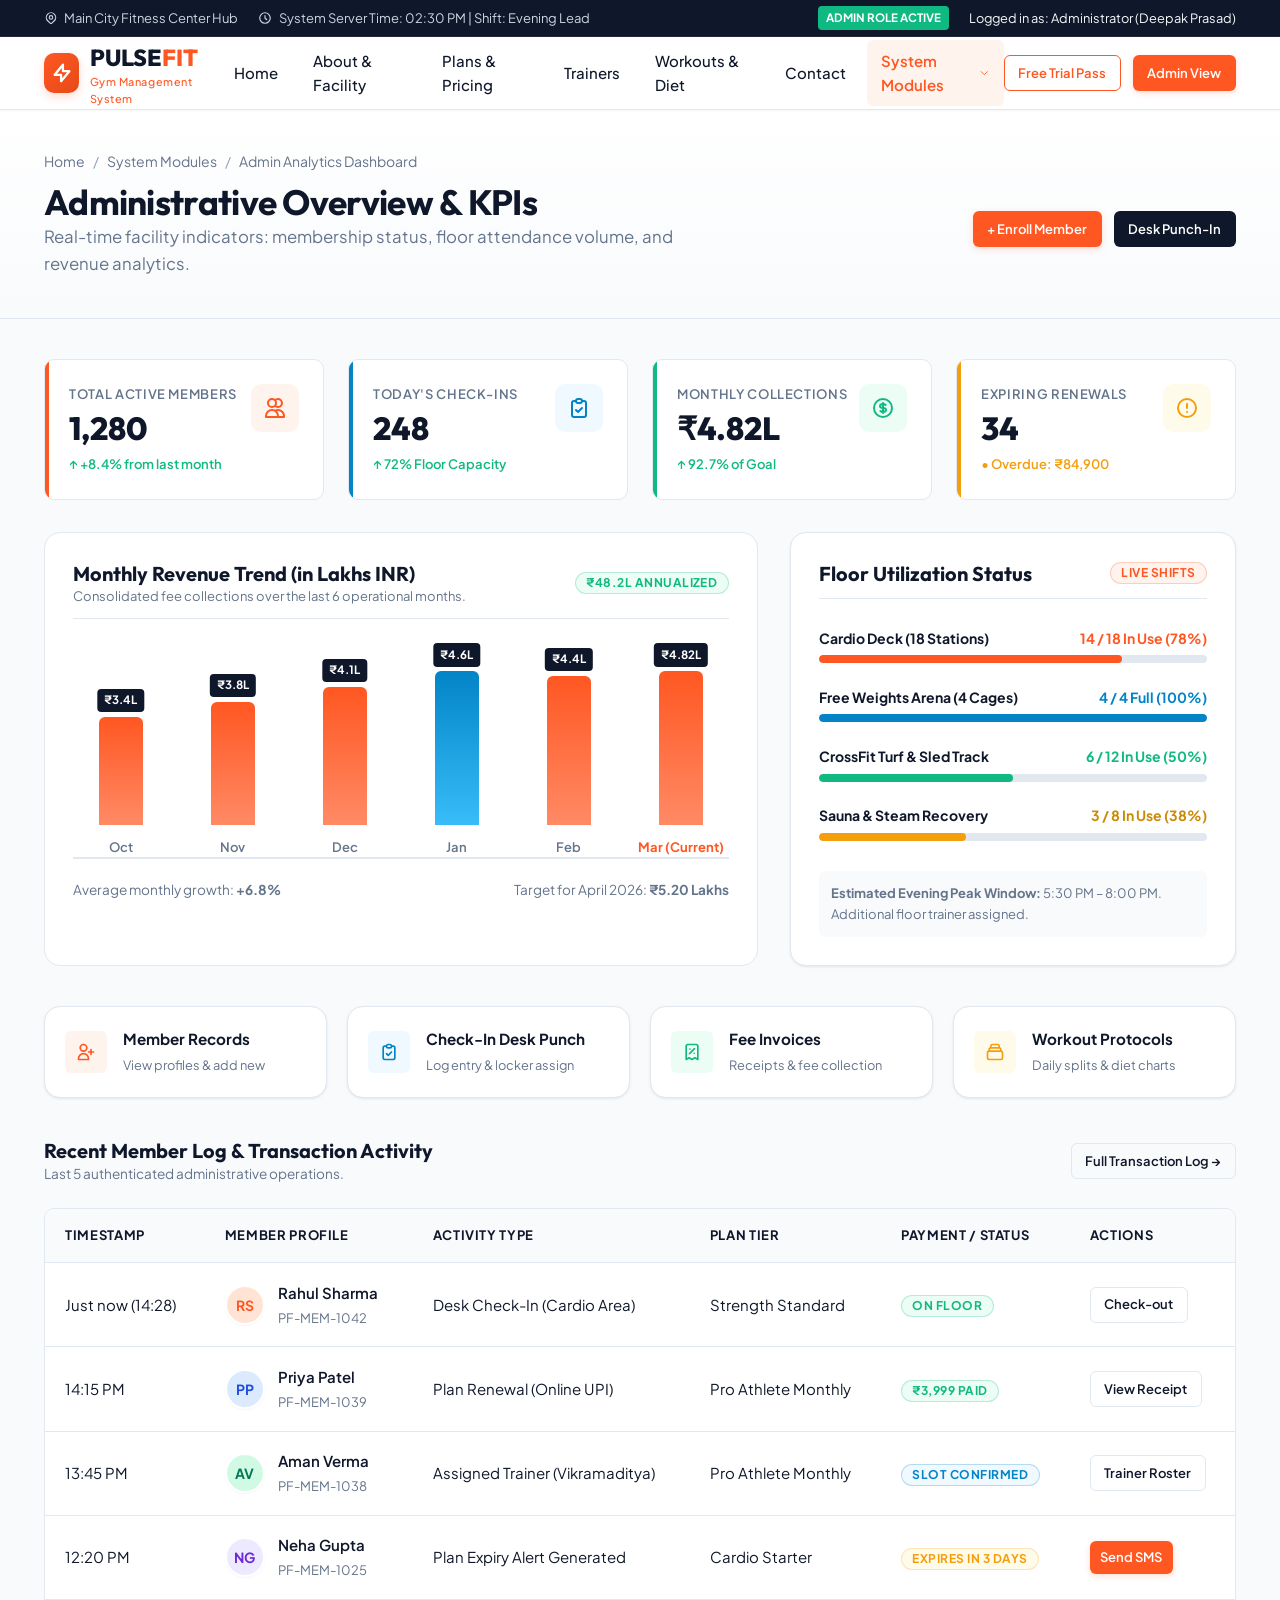
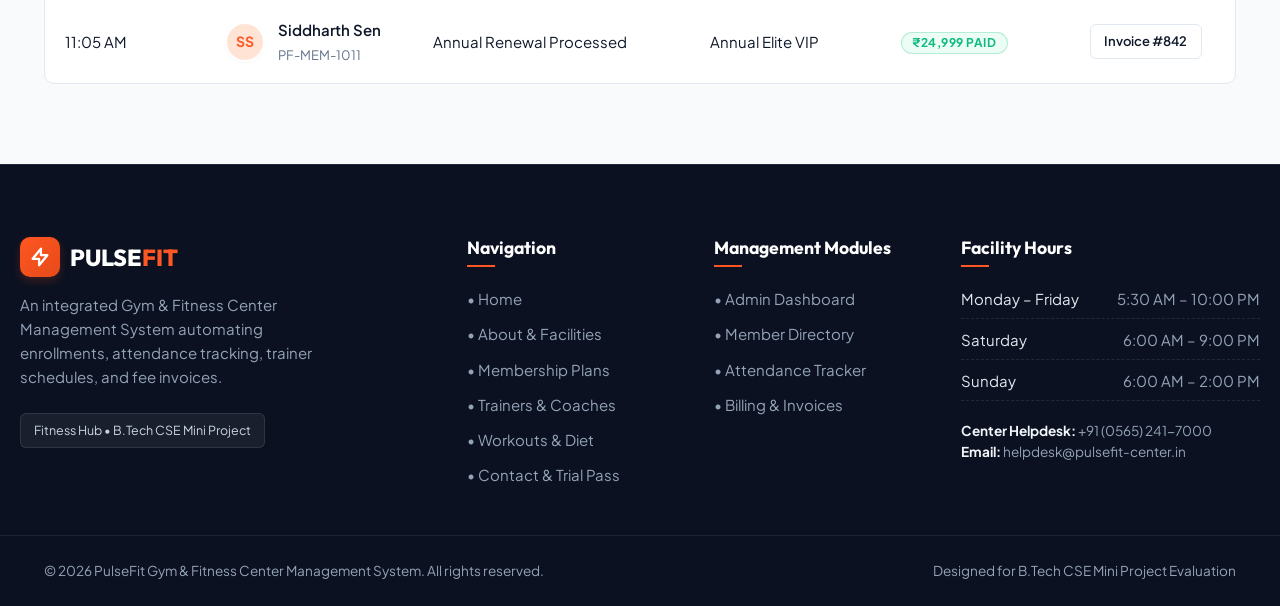
==== commit c7e3e4e7: "Merge pull request #2 from UnnatiSharmaa/Member2-Utkarsh-Singh-Gaur Add admin dashboard, attendance " ====
--- a/admin-dashboard.html
+++ b/admin-dashboard.html
@@ -7,7 +7,6 @@
   <meta name="description" content="Centralized administrative dashboard for gym owners: live attendance trends, active membership counts, revenue analytics, and member management.">
   <link rel="stylesheet" href="css/style.css">
   <link rel="stylesheet" href="css/components.css">
-  <script src="js/admin-dashboard.js" defer></script>
 </head>
 <body>
 
@@ -21,7 +20,7 @@
         </span>
         <span class="topbar-item">
           <svg width="14" height="14" fill="none" stroke="currentColor" viewBox="0 0 24 24"><path stroke-linecap="round" stroke-linejoin="round" stroke-width="2" d="M12 8v4l3 3m6-3a9 9 0 11-18 0 9 9 0 0118 0z"/></svg>
-          System Server Time: <time id="system-clock">--</time>
+          System Server Time: 02:30 PM | Shift: Evening Lead
         </span>
       </div>
       <div class="topbar-right">
@@ -132,7 +131,7 @@
         <div class="stat-card">
           <div class="stat-info">
             <span class="stat-label">Total Active Members</span>
-            <span class="stat-value" id="active-members-value">1,280</span>
+            <span class="stat-value">1,280</span>
             <span class="stat-trend positive">&uarr; +8.4% from last month</span>
           </div>
           <div class="stat-icon-wrapper">
@@ -144,8 +143,8 @@
         <div class="stat-card accent-blue">
           <div class="stat-info">
             <span class="stat-label">Today's Check-ins</span>
-            <span class="stat-value" id="check-ins-value">248</span>
-            <span class="stat-trend positive" id="capacity-value">&uarr; 72% Floor Capacity</span>
+            <span class="stat-value">248</span>
+            <span class="stat-trend positive">&uarr; 72% Floor Capacity</span>
           </div>
           <div class="stat-icon-wrapper">
             <svg width="24" height="24" fill="none" stroke="currentColor" viewBox="0 0 24 24"><path stroke-linecap="round" stroke-linejoin="round" stroke-width="2" d="M9 5H7a2 2 0 00-2 2v12a2 2 0 002 2h10a2 2 0 002-2V7a2 2 0 00-2-2h-2M9 5a2 2 0 002 2h2a2 2 0 002-2M9 5a2 2 0 012-2h2a2 2 0 012 2m-6 9l2 2 4-4"/></svg>
@@ -156,7 +155,7 @@
         <div class="stat-card accent-green">
           <div class="stat-info">
             <span class="stat-label">Monthly Collections</span>
-            <span class="stat-value" id="collections-value">&#8377;4.82L</span>
+            <span class="stat-value">&#8377;4.82L</span>
             <span class="stat-trend positive">&uarr; 92.7% of Goal</span>
           </div>
           <div class="stat-icon-wrapper">
@@ -168,7 +167,7 @@
         <div class="stat-card accent-amber">
           <div class="stat-info">
             <span class="stat-label">Expiring Renewals</span>
-            <span class="stat-value" id="renewals-value">34</span>
+            <span class="stat-value">34</span>
             <span class="stat-trend warning">&bull; Overdue: &#8377;84,900</span>
           </div>
           <div class="stat-icon-wrapper">
@@ -178,28 +177,20 @@
 
       </div>
 
-      <!-- Analytics Row: Revenue Chart & Floor Occupancy -->
-      <div class="dashboard-analytics-grid">
+      <!-- Analytics Row: Pure CSS Revenue Bar Chart & Floor Occupancy -->
+      <div style="display: grid; grid-template-columns: 1.6fr 1fr; gap: 2rem; margin-bottom: 2.5rem;">
         
-        <!-- Revenue Chart -->
+        <!-- Pure CSS Bar Chart (Zero JS) -->
         <div class="chart-container">
           <div class="card-header">
             <div>
-              <h3 class="card-title">Revenue Trend</h3>
-              <p id="revenue-description" style="font-size: 0.8125rem; color: var(--text-muted);">Consolidated fee collections over the last 6 months.</p>
-            </div>
-            <div class="dashboard-chart-actions">
-              <label class="sr-only" for="revenue-range">Revenue chart time range</label>
-              <select class="form-select dashboard-range-select" id="revenue-range">
-                <option value="months">Last 6 months</option>
-                <option value="days30">Last 30 days</option>
-                <option value="days7">Last 7 days</option>
-              </select>
-              <button class="btn btn-outline btn-sm" id="refresh-dashboard" type="button">Refresh</button>
-            </div>
-          </div>
-
-          <div class="css-bar-chart" id="revenue-chart" aria-label="Revenue chart">
+              <h3 class="card-title">Monthly Revenue Trend (in Lakhs INR)</h3>
+              <p style="font-size: 0.8125rem; color: var(--text-muted);">Consolidated fee collections over the last 6 operational months.</p>
+            </div>
+            <span class="badge badge-success">&#8377;48.2L Annualized</span>
+          </div>
+
+          <div class="css-bar-chart">
             <div class="chart-column">
               <div class="chart-bar" style="height: 58%;">
                 <span class="bar-tooltip">&#8377;3.4L</span>
@@ -244,8 +235,8 @@
           </div>
 
           <div style="display: flex; justify-content: space-between; align-items: center; margin-top: 1.25rem; font-size: 0.85rem; color: var(--text-muted);">
-            <span id="revenue-period-summary">Average monthly growth: <strong>+6.8%</strong></span>
-            <span id="dashboard-updated" role="status">Sample dashboard data</span>
+            <span>Average monthly growth: <strong>+6.8%</strong></span>
+            <span>Target for April 2026: <strong>&#8377;5.20 Lakhs</strong></span>
           </div>
         </div>
 
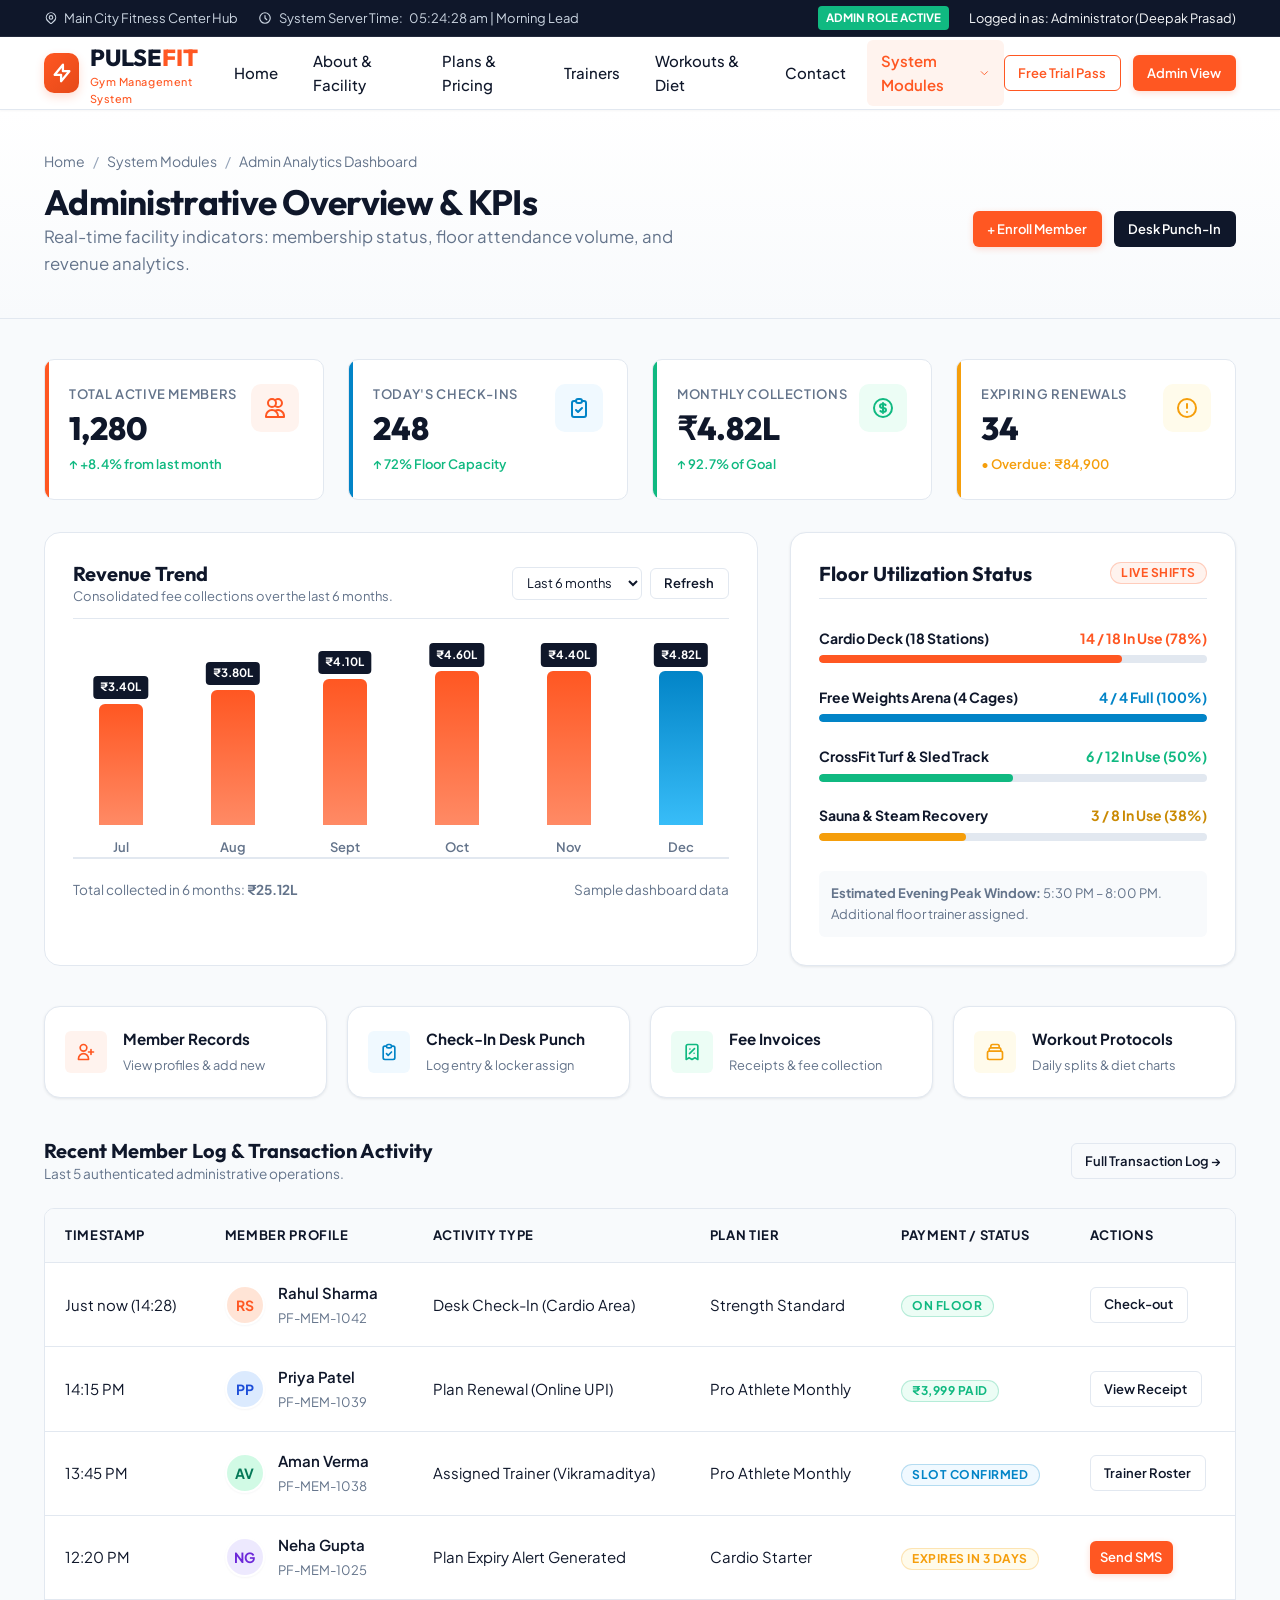
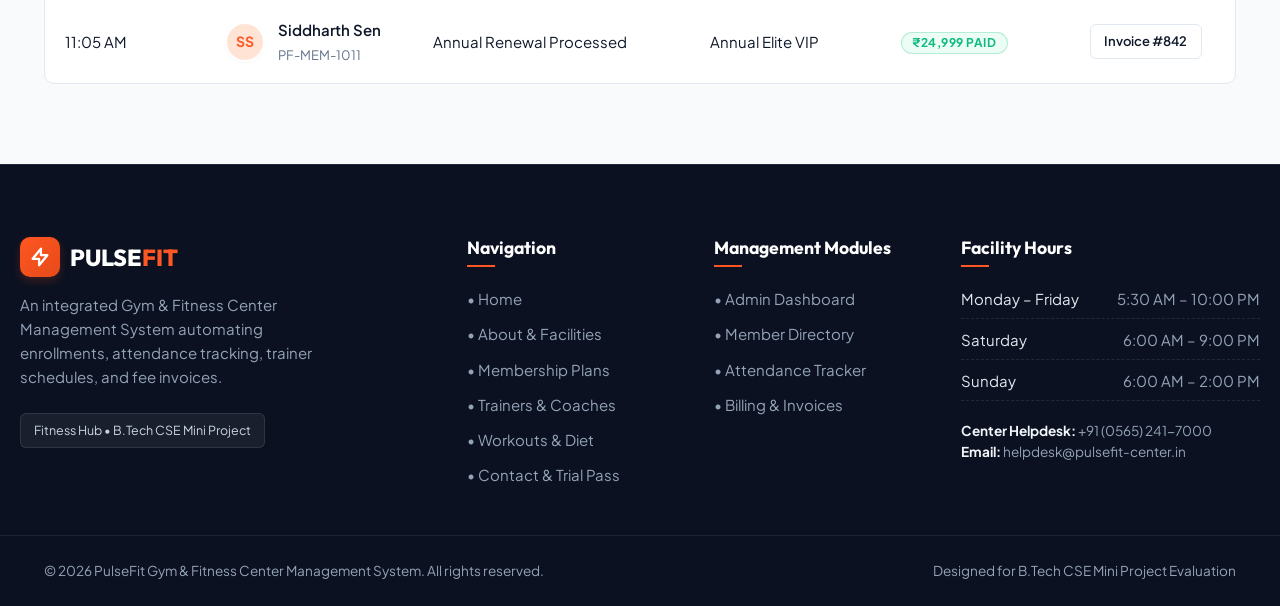
==== commit 9b777995: "Merge pull request #7 from UnnatiSharmaa/dev Dev" ====
--- a/admin-dashboard.html
+++ b/admin-dashboard.html
@@ -7,6 +7,7 @@
   <meta name="description" content="Centralized administrative dashboard for gym owners: live attendance trends, active membership counts, revenue analytics, and member management.">
   <link rel="stylesheet" href="css/style.css">
   <link rel="stylesheet" href="css/components.css">
+  <script src="js/admin-dashboard.js" defer></script>
 </head>
 <body>
 
@@ -20,7 +21,7 @@
         </span>
         <span class="topbar-item">
           <svg width="14" height="14" fill="none" stroke="currentColor" viewBox="0 0 24 24"><path stroke-linecap="round" stroke-linejoin="round" stroke-width="2" d="M12 8v4l3 3m6-3a9 9 0 11-18 0 9 9 0 0118 0z"/></svg>
-          System Server Time: 02:30 PM | Shift: Evening Lead
+          System Server Time: <time id="system-clock">--</time>
         </span>
       </div>
       <div class="topbar-right">
@@ -131,7 +132,7 @@
         <div class="stat-card">
           <div class="stat-info">
             <span class="stat-label">Total Active Members</span>
-            <span class="stat-value">1,280</span>
+            <span class="stat-value" id="active-members-value">1,280</span>
             <span class="stat-trend positive">&uarr; +8.4% from last month</span>
           </div>
           <div class="stat-icon-wrapper">
@@ -143,8 +144,8 @@
         <div class="stat-card accent-blue">
           <div class="stat-info">
             <span class="stat-label">Today's Check-ins</span>
-            <span class="stat-value">248</span>
-            <span class="stat-trend positive">&uarr; 72% Floor Capacity</span>
+            <span class="stat-value" id="check-ins-value">248</span>
+            <span class="stat-trend positive" id="capacity-value">&uarr; 72% Floor Capacity</span>
           </div>
           <div class="stat-icon-wrapper">
             <svg width="24" height="24" fill="none" stroke="currentColor" viewBox="0 0 24 24"><path stroke-linecap="round" stroke-linejoin="round" stroke-width="2" d="M9 5H7a2 2 0 00-2 2v12a2 2 0 002 2h10a2 2 0 002-2V7a2 2 0 00-2-2h-2M9 5a2 2 0 002 2h2a2 2 0 002-2M9 5a2 2 0 012-2h2a2 2 0 012 2m-6 9l2 2 4-4"/></svg>
@@ -155,7 +156,7 @@
         <div class="stat-card accent-green">
           <div class="stat-info">
             <span class="stat-label">Monthly Collections</span>
-            <span class="stat-value">&#8377;4.82L</span>
+            <span class="stat-value" id="collections-value">&#8377;4.82L</span>
             <span class="stat-trend positive">&uarr; 92.7% of Goal</span>
           </div>
           <div class="stat-icon-wrapper">
@@ -167,7 +168,7 @@
         <div class="stat-card accent-amber">
           <div class="stat-info">
             <span class="stat-label">Expiring Renewals</span>
-            <span class="stat-value">34</span>
+            <span class="stat-value" id="renewals-value">34</span>
             <span class="stat-trend warning">&bull; Overdue: &#8377;84,900</span>
           </div>
           <div class="stat-icon-wrapper">
@@ -177,20 +178,28 @@
 
       </div>
 
-      <!-- Analytics Row: Pure CSS Revenue Bar Chart & Floor Occupancy -->
-      <div style="display: grid; grid-template-columns: 1.6fr 1fr; gap: 2rem; margin-bottom: 2.5rem;">
+      <!-- Analytics Row: Revenue Chart & Floor Occupancy -->
+      <div class="dashboard-analytics-grid">
         
-        <!-- Pure CSS Bar Chart (Zero JS) -->
+        <!-- Revenue Chart -->
         <div class="chart-container">
           <div class="card-header">
             <div>
-              <h3 class="card-title">Monthly Revenue Trend (in Lakhs INR)</h3>
-              <p style="font-size: 0.8125rem; color: var(--text-muted);">Consolidated fee collections over the last 6 operational months.</p>
-            </div>
-            <span class="badge badge-success">&#8377;48.2L Annualized</span>
-          </div>
-
-          <div class="css-bar-chart">
+              <h3 class="card-title">Revenue Trend</h3>
+              <p id="revenue-description" style="font-size: 0.8125rem; color: var(--text-muted);">Consolidated fee collections over the last 6 months.</p>
+            </div>
+            <div class="dashboard-chart-actions">
+              <label class="sr-only" for="revenue-range">Revenue chart time range</label>
+              <select class="form-select dashboard-range-select" id="revenue-range">
+                <option value="months">Last 6 months</option>
+                <option value="days30">Last 30 days</option>
+                <option value="days7">Last 7 days</option>
+              </select>
+              <button class="btn btn-outline btn-sm" id="refresh-dashboard" type="button">Refresh</button>
+            </div>
+          </div>
+
+          <div class="css-bar-chart" id="revenue-chart" aria-label="Revenue chart">
             <div class="chart-column">
               <div class="chart-bar" style="height: 58%;">
                 <span class="bar-tooltip">&#8377;3.4L</span>
@@ -235,8 +244,8 @@
           </div>
 
           <div style="display: flex; justify-content: space-between; align-items: center; margin-top: 1.25rem; font-size: 0.85rem; color: var(--text-muted);">
-            <span>Average monthly growth: <strong>+6.8%</strong></span>
-            <span>Target for April 2026: <strong>&#8377;5.20 Lakhs</strong></span>
+            <span id="revenue-period-summary">Average monthly growth: <strong>+6.8%</strong></span>
+            <span id="dashboard-updated" role="status">Sample dashboard data</span>
           </div>
         </div>
 
